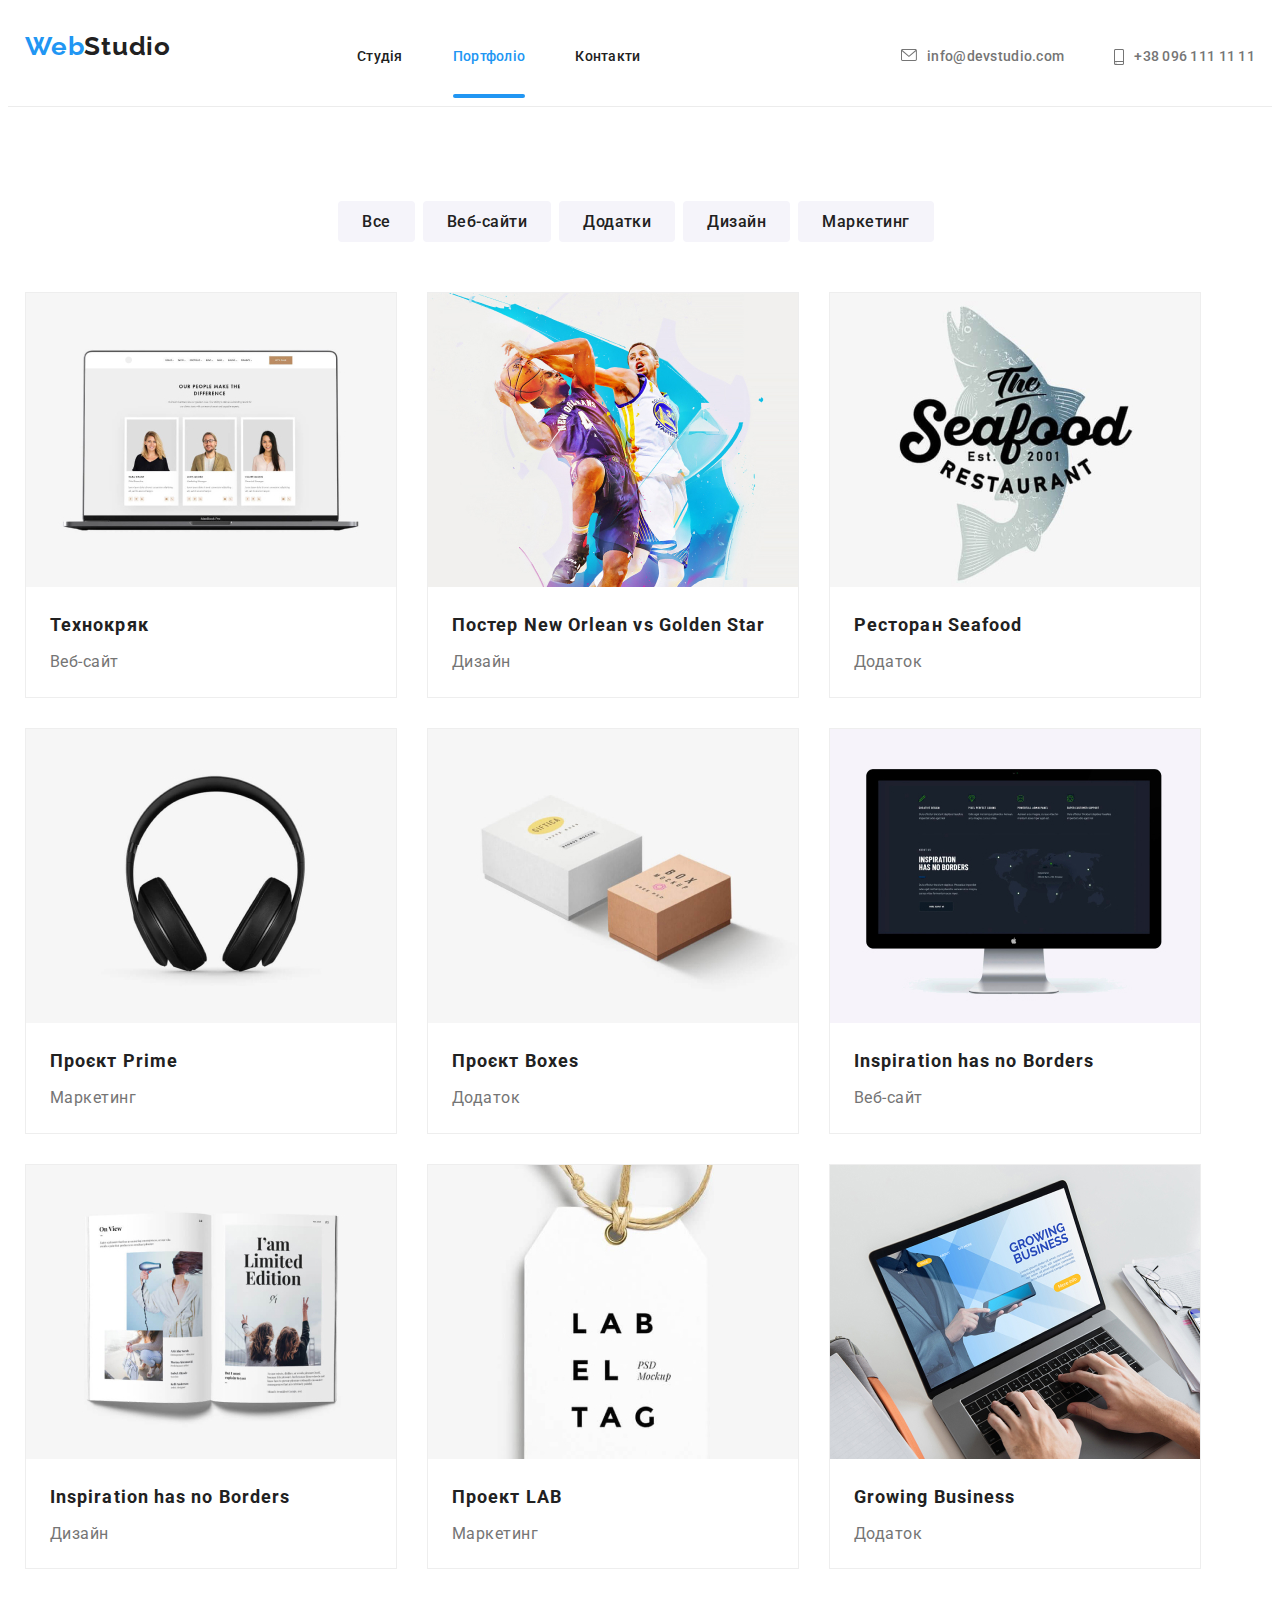
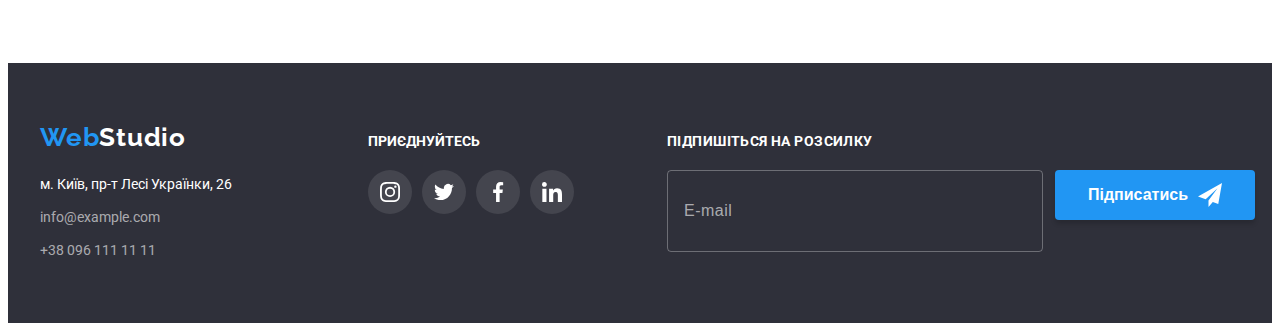
==== portfolio.html @ e4a03b4b "update" ====
<!DOCTYPE html>
<html lang="en">

<head>
<meta charset="UTF-8">
<meta http-equiv="X-UA-Compatible" content="IE=edge">
<meta name="viewport" content="width=, initial-scale=1.0">
<title>Document</title>
<link rel="stylesheet" href="https://cdnjs.cloudflare.com/ajax/libs/modern-normalize/1.1.0/modern-normalize.min.css"
    integrity="sha512-wpPYUAdjBVSE4KJnH1VR1HeZfpl1ub8YT/NKx4PuQ5NmX2tKuGu6U/JRp5y+Y8XG2tV+wKQpNHVUX03MfMFn9Q=="
    crossorigin="anonymous" referrerpolicy="no-referrer"/>
    <style>
    a {
        text-decoration: none;
    }
</style>
<link rel="preconnect" href="https://fonts.googleapis.com">
<link rel="preconnect" href="https://fonts.gstatic.com" crossorigin>
<link href="https://fonts.googleapis.com/css2?family=Raleway:wght@700&family=Roboto:wght@400;500;700;900&display=swap"
    rel="stylesheet">
    <link rel="stylesheet" href="./css/main.min.css" />
<link rel="stylesheet" href="./css/styles.css">
<link rel="stylesheet" href="./css/normalize.css">

</head>

<body>

    <!-- шапка сайта -->
    <header class="header">
        <div class="container header-con">
            <nav class="navagation">
                <a href="/" class="logo header__logo header__logo--black"><span class="logo__part">Web</span>Studio</a>
    
                <ul class="navagation__list list">
                    <li class="navagation__item relative"><a href="./index.html"
                            class="navagation__link link">Студія</a></li>
                    <li class="navagation__item"><a href="./portfolio.html" class="navagation__link link current">Портфоліо</a>
                    </li>
                    <li class="navagation__item"><a href="./contacts.html" class="navagation__link link ">Контакти</a></li>
                </ul>
            </nav>
    
    
            <ul class="connect__list list">
                <li class="connect__item">
                    <a href="mailto:info@devstudio.com">
                        <svg class="connect__icons" width="16px" height="12px">
                            <use href="./images/icons.svg#icon-envelopehover"></use>
                        </svg>
    
                        info@devstudio.com</a>
                </li>
                <li class="connect__item">
                    <a href="tel:+380961111111">
                        <svg class="connect__icons" width="10px" height="16px">
                            <use href="./images/icons.svg#icon-smartphone2"></use>
                        </svg>
                        +38 096 111 11 11</a>
                </li>
            </ul>
    
    
    
        </div>
    </header>

    <main class="main">
        <section class="apps" 
        <div class="container__main">
            <div class="main__btn list"
             <ul class="main__list">
                <li><button type="button" class="item__btn">Все</button></li>
                <li><button type="button" class="item__btn">Веб-сайти</button></li>
                <li><button type="button" class="item__btn">Додатки</button></li>
                <li><button type="button" class="item__btn">Дизайн</button></li>
                <li><button type="button" class="item__btn">Маркетинг</button></li>
                </ul>
            </div>

            <div class="container__apps">
                <ul class="apps__list list">
                    <li class="apps__item">
                        <a href="" class="item__link link">
                            <div class="apps__img">
                            <img src="./images/website.jpg" width="370" alt="web-site">
                            <p class="apps__text">Ресурс пропонує комплексні пропозиції з різним рівнем функціоналу та сервісів. Все це дозволить відвідувачу отримати
                            вичерпні відомості про компанію чи приватну особу.</p>
                            </div>
                       
                        <div class="apps__info">
                        <h3 class="apps__title">Технокряк</h3>
                        <p class="apps__pretext">
                            Веб-сайт
                        </p>
                        </div>
                        </a>
                        </li>
                    <li class="apps__item">
                        <a href="" class="item__link link">
                            <div class="apps__img">
                                <img src="./images/posterbasketball.jpg" width="370" alt="basketball">
                            <p class="apps__text">Ресурс пропонує комплексні пропозиції з різним рівнем функціоналу та сервісів. Все це дозволить відвідувачу отримати
                            вичерпні відомості про компанію чи приватну особу.</p>
                            </div>
                    <div class="apps__info">
                    <h3 class="apps__title">Постер New Orlean vs Golden Star</h3>
                    <p class="apps__pretext">Дизайн</p>
                    </div> 
                    </a>
                    </li>
                    <li class="apps__item">
                        <a href="" class="item__link link">
                            <div class="apps__img">
                        <img src="./images/seafood.jpg" width="370" alt="poster-restourant">
                        <p class="apps__text">Ресурс пропонує комплексні пропозиції з різним рівнем функціоналу та сервісів. Все це дозволить
                            відвідувачу отримати
                            вичерпні відомості про компанію чи приватну особу.</p>
                        </div>
                        <div class="apps__info">
                        <h3 class="apps__title">Ресторан Seafood</h3>
                        <p class="apps__pretext">Додаток</p>
                        </div>
                        </a>
                    </li>
                    <li class="apps__item">
                        <a href="" class="item__link link">
                            <div class="apps__img">
                        <img src="./images/headphones.jpg" width="370" alt="headphones">
                        <p class="apps__text">Ресурс пропонує комплексні пропозиції з різним рівнем функціоналу та сервісів. Все це дозволить
                            відвідувачу отримати
                            вичерпні відомості про компанію чи приватну особу.</p>
                        </div>
                        <div class="apps__info">
                            <h3 class="apps__title">Проєкт Prime</h3>
                            <p class="apps__pretext">Маркетинг</p>
                        </div>
                        </a>
                    </li>
                    <li class="apps__item">
                    <a href="" class="item__link link">
                        <div class="apps__img">
                        <img src="./images/boxes.jpg" width="370" alt="boxes">
                        <p class="apps__text">Ресурс пропонує комплексні пропозиції з різним рівнем функціоналу та сервісів. Все це дозволить
                            відвідувачу отримати
                            вичерпні відомості про компанію чи приватну особу.</p>
                        </div>
                        <div class="apps__info">
                            <h3 class="apps__title">Проєкт Boxes</h3>
                            <p class="apps__pretext">Додаток</p>
                        </div>
                        </a>
                        </li>
                    <li class="apps__item">
                        <a href="" class="item__link link">
                            <div class="apps__img">
                     <img src="./images/computer.jpg" width="370" alt="computer">
                    <p class="apps__text">Ресурс пропонує комплексні пропозиції з різним рівнем функціоналу та сервісів. Все це дозволить
                        відвідувачу отримати
                        вичерпні відомості про компанію чи приватну особу.</p>
                    </div>
                     <div class="apps__info">
                            <h3 class="apps__title">Inspiration has no Borders</h3>
                            <p class="apps__pretext">Веб-сайт</p>
                        </div>
                        </a>
                
                    </li>
                    <li class="apps__item">
                        <a href="" class="item__link link">
                            <div class="apps__img">
                        <img src="./images/book.jpg" width="370" alt="book">
                        <p class="apps__text">Ресурс пропонує комплексні пропозиції з різним рівнем функціоналу та сервісів. Все це дозволить
                            відвідувачу отримати
                            вичерпні відомості про компанію чи приватну особу.</p>
                        </div>
                        <div class="apps__info">
                            <h3 class="apps__title">Inspiration has no Borders</h3>
                            <p class="apps__pretext">Дизайн</p>
                        </div>
                        </a>
                    </li>
                    <li class="apps__item">
                        <a href="" class="item__link link">
                            <div class="apps__img">
                        <img src="./images/tag.jpg" width="370" alt="tag">
                        <p class="apps__text">Ресурс пропонує комплексні пропозиції з різним рівнем функціоналу та сервісів. Все це дозволить
                            відвідувачу отримати
                            вичерпні відомості про компанію чи приватну особу.</p>
                        </div>
                        <div class="apps__info">
                            <h3 class="apps__title">Проект LAB</h3>
                            <p class="apps__pretext">Маркетинг</p>
                        </div>
                        </a>
                    </li>
                    <li class="apps__item">
                        <a href="" class="item__link link">
                            <div class="apps__img">
                        <img src="./images/laptop.jpg" width="370" alt="laptop">
                        <p class="apps__text">Ресурс пропонує комплексні пропозиції з різним рівнем функціоналу та сервісів. Все це дозволить
                            відвідувачу отримати
                            вичерпні відомості про компанію чи приватну особу.</p>
                        </div>
                        <div class="apps__info">
                            <h3 class="apps__title">Growing Business</h3>
                            <p class="apps__pretext">Додаток</p>
                        </div>
                        </a>
                    </li>
                </ul>
        </section>
        </div>
        </div>
    </main>
<footer class="footer">
    <div class="container">
        <div class="footer__flex container">
            <section class="footer__wrap">
                <a href="index.html" lang="en" class="logo logo--white"><span class="logo__part">Web</span>Studio</a>

                <address class="footer__address">
                    <ul class="footer__list list">
                        <li class="footer__item">
                            <a class="footer__location" href="https://goo.gl/maps/21FP2kessVp6qN1R9" target="_blank"
                                rel="noopener noreferrer nofollow"> м. Київ, пр-т Лесі Українки, 26</a>
                        </li>
                        <li class="footer__item">
                            <a href="mailto:info@example.com" class="footer__contact link">info@example.com</a>
                        </li>
                        <li class="footer__item">
                            <a href="tel:+380961111111" class="footer__contact link">+38 096 111 11 11</a>
                        </li>
                    </ul>
                </address>
            </section>
        </div>

        <div class="join">
            <h3 class="join__title title">приєднуйтесь</h3>
            <ul class="join__list list">
                <li class="join__item">
                    <a href="" class="join__link">
                        <svg class="join__icon">
                            <use href="./images/icons.svg#icon-instagram"></use>
                        </svg>
                    </a>

                </li>
                <li class="join__item">
                    <a href="" class="join__link">
                        <svg class="join__icon">
                            <use href="./images/icons.svg#icon-twitter"></use>
                        </svg>
                    </a>

                </li>
                <li class="join__item">
                    <a href="" class="join__link">
                        <svg class="join__icon">
                            <use href="./images/icons.svg#icon-facebook"></use>
                        </svg>
                    </a>

                </li>
                <li class="join__item">
                    <a href="" class="join__link">
                        <svg class="join__icon">
                            <use href="./images/icons.svg#icon-linkedin"></use>
                        </svg>
                    </a>

                </li>

            </ul>

        </div>
        <div class="footer__box">
            <p class="footer__title">Підпишіться на розсилку</p>
            <form class="footer__form">
                <input type="text" name="email" placeholder="E-mail" class="footer__input" />
                <button type="submit" class="footer__btn">
                    Підписатись
                    <svg class="footer__icons" width="24" height="24">
                        <use href="./images/icons.svg#icon-iconsend"></use>
                    </svg>
                </button>
            </form>
        </div>
    </div>

</footer>
</body>

</html>
---- css/main.min.css ----
p,h1,h2,h3,h4,h5,h6{margin:0}ul,ol{margin:0;padding-left:0}body{font-family:"Roboto",sans-serif}button{cursor:pointer}img{display:block;max-width:100%;height:auto}.link{text-decoration:none}.list{list-style:none}.header{min-height:80px;background-color:#fff;border-bottom:1px solid #ececec;font-weight:500;font-size:14px;line-height:1.14}.header-con{display:-webkit-box;display:-ms-flexbox;display:flex;-webkit-box-align:center;-ms-flex-align:center;align-items:center}.list{list-style:none}.link{text-decoration:none}.container{width:1200px;padding-left:15px;padding-right:15px;margin:0 auto}/*# sourceMappingURL=main.min.css.map */
---- css/styles.css ----
p,
h1,
h2,
h3,
h4,
h5,
h6 {
    margin: 0;
}

ul,
ol {
    margin: 0;
    padding-left: 0;
}

body {
    font-family: "Roboto", sans-serif;
}



a {
    color: currentColor;
    text-decoration: none;
}

button {
    cursor: pointer;
}

img {
    display: block;
    max-width: 100%;
    height: auto;
}



.list {
    list-style: none;
}

.link {
    text-decoration: none;
}
.container {
    width: 1200px;
    padding-left: 15px;
    padding-right: 15px;
    margin: 0 auto;
}


/* --HEADER-- */

.header {
    min-height: 80px;
    background-color: #FFFFFF;
    border-bottom:1px solid #ECECEC;
    font-weight: 500;
    font-size: 14px;
    line-height: 1.14;
}

.header-con {
    display: flex;
    align-items: center;
}

.header__logo {
    font-family: 'Raleway';
    font-style: normal;
    font-weight: 700;
    font-size: 26px;
    line-height: 1.14;
    letter-spacing: 0.03em;
    color: #2196F3;
    text-decoration: none;
    padding: 24px 0;
    margin-top: 0;
    margin-bottom: 0;
    margin-right: 93px;

}

 
.header__logo--black {
    color: #212121;
}

.logo__part {
    color:#2196F3;
}




.navagation {
        display: flex;
        margin-right: 0;
        margin-left: 0;
        text-align: center;
        margin-bottom: 0;
        align-items: center;
}

.navagation__list {
    list-style: none;
    display: flex;
    padding: 0;
    margin-left: 93px;
    
}

.navagation__list .navagation__item:not(:last-child) {
    margin-right: 50px;
}

.navagation__link{
    align-items: center;
    display: flex;
    padding-top: 32px;
    padding-bottom: 32px;
    
    color: #212121;
    transition: color 250ms cubic-bezier(0.4, 0, 0.2, 1);
}

.navagation__link {
    font-weight: 500;
    font-size: 14px;
    line-height: 1.12;
    letter-spacing: 0.02em;
    color: #212121;
    text-decoration: none;
    display: block;

    transition: color 250ms cubic-bezier(0.4, 0, 0.2, 1);
   
}




.navagation__list .navagation__link:hover,
.navagation__list .navagation__link:focus{
    color: #2196F3;
}


.navagation__item {
    position: relative;
}

.current::after {
    content: "";
    position: absolute;
    bottom: 0;
    left: 0;
    margin-bottom: -1px;
    width: 100%;
    height: 4px;
    border-radius: 2px;
    background-color: #2196F3;

}

.current {
    color: #2196F3;
}



.connect__list {
    display: flex;
    margin-left: auto;
}

.connect__list .connect__item:not(:last-child) {
    margin-right: 50px;
}

.connect__list a {
    color: #757575;
    display: flex;
    font-weight: 500;
    font-size: 14px;
    line-height: 1.14;
    letter-spacing: 0.02em;
    text-decoration: none;
    transition: color 250ms cubic-bezier(0.4, 0, 0.2, 1);
}

.connect__list a:hover,
.connect__list a:focus {
    color: #2196f3;
}

.connect__icons {
    fill: currentColor;
    margin-right: 10px;
        align-items: center;
}




    /* --HERO-- */


.hero {
    max-width: 1600px;
    padding-top: 200px;
    padding-bottom: 200px;
    text-align: center;
    background-image: linear-gradient(rgba(47, 48, 58, 0.4), rgba(47, 48, 58, 0.4)), url(../images/hero-bg.jpg);
background-repeat: no-repeat;
background-position: center;
background-size: cover;
margin: 0 auto;
}

.hero__content {
    max-width: 696px;
    text-align: center;
}

.hero__title {
    display: block;
    margin-top: 0;
    margin-bottom: 30;
    margin-left: auto;
    margin-right: auto;
    max-width: 696px;
    font-weight: 900;
    font-size: 44px;
    line-height: 1.36;
    letter-spacing: 0.06em;
    text-transform: uppercase;
    color: #FFFFFF;
}

.hero__btn {
    border-radius: 4px;
    font-family: 'Roboto';
    font-style: normal;
    font-weight: 700;
    font-size: 16px;
    line-height: 1.33;
    display: inline-block;
    align-items: center;
    text-align: center;
    letter-spacing: 0.06em;
    color: #FFFFFF;
    padding: 10px 32px;
    box-shadow: 0px 4px 4px 0 rgba(0, 0, 0, 0.15);
    cursor: pointer;
    background-color: #2196F3;
    border-color: #2196F3;
    margin-top: 30px;

    transition: color 250ms cubic-bezier(0.4, 0, 0.2, 1);
}

.hero-btn:hover,
.hero-btn:focus {
    background-color: #2196F3;
    color: #ffff;
}

/* --ABOUT-- */
.feature__section {
    padding-top: 94px;
}



.feature__list {
    display: flex;
    flex-wrap: wrap;
}


.feature__item {
    display: inline-block;
    width: 270px;
    margin-right: 30px;
}

.feature__item:nth-child(4) {
    margin-right: 0;
}

.feature__subtitle {
    font-weight: 700;
    font-size: 14px;
    line-height: 1.2;
    letter-spacing: 0.03em;
    text-transform: uppercase;
    color: #212121;
    text-align: left;
    padding-bottom: 10px;

}

.feature__text {
    font-family: Roboto;
     font-size: Regular;
    font-weight: 400;
    font-size: 14px;
    line-height: 1.71;
    letter-spacing: 0.03em;
    align-items: center;
    text-align: left;
    color: #757575;
}


.picture__box {
    width: 270px;
    height: 120px;
    border-radius: 4px;
    background-color: #F5F4FA;
    margin-bottom: 30px;
    display: flex;
    justify-content: center;
    align-items: center;
}


/* --DETAILS-- */
.details {
    padding-top: 94px;
    padding-bottom: 94px;
}

.details__title {
    font-weight: 700;
    font-size: 36px;
    line-height: 1.2;
    text-align: center;
    letter-spacing: 0.03em;
    color: #212121;
    margin-bottom: 50px;
}

.detail__list {
    display: flex;
    flex-wrap: wrap;
    margin: 0;
    padding-left: 0;
}

.detail__item {
    width: 370px;
    margin-right: 30px;
}

.detail__item:nth-child(3) {
    margin-right: 0;
}

.detail__box{
    position: relative;
}

.detail__text {
    position: absolute;
    display: flex;

    bottom: 0;
    left: 0;

    width: 370px;
    height: 70px;
    margin: 0;

    font-weight: 700;
    font-size: 14px;
    line-height: 1.14;
    letter-spacing: 0.03em;
    text-transform: uppercase;

align-items: center;
    justify-content: center;

    color: #FFFFFF;
    background-color: rgba(47, 48, 58, 0.8);
}


/* --TEAM-- */



.team {
    padding-top: 94px;
    padding-bottom: 94px;
    background: #F5F4FA;
}



.team__title {
    font-weight: 700;
    font-size: 36px;
    line-height: 1.14;
    text-align: center;
    letter-spacing: 0.03em;
    color: #212121;
    margin-bottom: 50px;
}

.team__list {
    display: flex;
    flex-direction: row;
        margin: 0;
        padding-left: 0;
}

.team__item {
    width: 270px;
    /* height: 428px; */
    margin-right: 30px;
    background: #FFFFFF;
        box-shadow: 0px 1px 3px rgba(0, 0, 0, 0.12), 0px 1px 1px rgba(0, 0, 0, 0.14), 0px 2px 1px rgba(0, 0, 0, 0.2);
        border-radius: 0px 0px 4px 4px;
}


.team__subtitle {
    font-weight: 500;
    font-size: 16px;
    line-height: 1.14;
    letter-spacing: 0.03em;
    text-align: center;
    color: #212121;
}

.team__profession {
    font-weight: 400;
    font-size: 16px;
    line-height: 1.14;
    letter-spacing: 0.03em;
    text-align: center;
    color: #757575;
    margin-top: 10px;
    margin-bottom: 16px;
}

.team__box {
    padding-top:30px;
    padding-bottom: 30px;
}
.soc {
    display: flex;
    justify-content: center;
    gap: 10px;
}

.soc__link--team {
    width: 44px;
    height: 44px;
    border-radius: 50%;

    /* background-color: #FFFFFF; */
    
    display: flex;
    align-items: center; 
    justify-content: center;
    /* fill: #AFB1B8 ; */

    transition: background-color 250ms cubic-bezier(0.4, 0, 0.2, 1);
}

.soc__icons{
    fill: #AFB1B8;
    transition: fill 250ms cubic-bezier(0.4, 0, 0.2, 1);
}

.soc__link--team:hover .soc__icons,
.soc__link--team:focus .soc__icons{
    /* background-color: #2196F3; */
    fill: #FFFFFF;
}

.soc__link--team:hover,
.soc__link--team:focus{
    background-color: #2196F3;
}

/*--CLIENTS--*/
.clients{
    padding-top: 94px;
    padding-bottom: 94px;
}

.clients__title{
    font: Roboto;
    font-weight: 700;
    font-size: 36px;
    line-height: 1.16;
    letter-spacing: 0.03em;
    text-align: center;
    color: #212121;
    margin-bottom: 50px;
}

.clients__list {
    display: flex;
    /* flex-wrap: wrap; */
    /* align-items: center; */
        justify-content: center;
}

.clients__item {
    margin-right: 30px;
    }

    .clients__item:nth-child(6){
        margin-right: 0px;
    }




.clients__link{
    background: #fff;
    width: 170px;
    height: 92px;
    border: 1px solid #AFB1B8;
    border-radius: 4px;
    display: flex;
    align-items: center;
    justify-content: center;
    color: #AFB1B8;

    transition: color 250ms cubic-bezier(0.4, 0, 0.2, 1),
        border 250ms cubic-bezier(0.4, 0, 0.2, 1) ;
}

.clients__link:hover,
.clients__link:focus{
    color:#2196F3;
    border: 1px solid #2196F3;
}

.clients__icon{
    fill: currentColor;
}


/* --FOOTER-- */


.footer {
    background-color: #2F303A;
   padding-top: 60px;
   padding-bottom: 60px;
}

.footer .container {
    display: flex;
    align-items: baseline;
}




.logo {
    font-family: 'Raleway';
    font-style: normal;
    font-weight: 700;
    font-size: 26px;
    line-height: 1.14;
    letter-spacing: 0.03em;
    display: block;
    text-decoration: none;
    margin-bottom: 20px;
}

.logo--white {
    color:#FFFFFF ;
}



.footer__address{
    font-style: normal;
    display: block;
    min-width: 193px;
}

.footer__location {
    font-size: 14px;
    line-height: 1.71;
    letter-spacing: 0.03;
    color: #FFFFFF;
}


.footer__contact {
    font-size: 14px;
    line-height: 1.71;
    color: rgba(255, 255, 255, 0.6);

   }

.footer__item:not(:last-child){
    margin-bottom: 9px;
}

.footer__box {
    margin-left: 93px;
}

.footer__form {
    display: flex;
    gap: 12px;
}

.footer__title {
    font-weight: 700;
    font-size: 14px;
    line-height: 1.14;
    letter-spacing: 0.03em;
    text-transform: uppercase;
    color: #ffffff;
    margin-bottom: 20px;
}

.footer__input {
    background-color: transparent;
    border: 1px solid rgba(255, 255, 255, 0.3);
    border-radius: 4px;
    width: 358px;
    height: 50px;
    cursor: pointer;
    padding: 15px 0 15px 16px;
    color: #ffffff;

    transition: border-color 250ms cubic-bezier(0.4, 0, 0.2, 1);
}

.footer__input:hover,
.footer__input:focus {
    border-color: rgba(33, 150, 243, 1);
}

.footer__input:hover::placeholder,
.footer__input:focus::placeholder {
    color: rgba(33, 150, 243, 1);
}

.footer__input::placeholder {
    font-weight: 400;
    font-size: 16px;
    line-height: 1.25;
    letter-spacing: 0.03em;
    color: rgba(255, 255, 255, 0.6);

    transition: color 250ms cubic-bezier(0.4, 0, 0.2, 1);
}

.footer__btn {
    width: 200px;
    height: 50px;
    border: none;
    box-shadow: 0px 4px 4px rgba(0, 0, 0, 0.15);
    border-radius: 4px;
    background-color: rgba(33, 150, 243, 1);
    color: #ffffff;
    display: flex;
    gap: 10px;
    align-items: center;
    justify-content: center;
    font-weight: 700;
    font-size: 16px;
    line-height: calc(30 / 16);

    transition: background-color 250ms cubic-bezier(0.4, 0, 0.2, 1);
}

.footer__btn:hover,
.footer__btn:focus {
    background-color: rgba(24, 140, 232, 1);
}

.footer__icons {
    fill: currentColor;
}


.join{
    
        flex-direction: column;
        align-items: baseline;
        margin-left: 70px;
    

}


.join__title{
    font-size: 14px;
    line-height: 1.14;
    text-transform: uppercase;
    color: #FFFFFF;
    margin-bottom: 20px;
}

.join__list {
    display: flex;
    justify-content:space-between;
    gap: 10px;
}

.join__link{
    width: 44px;
    height: 44px;
    border-radius: 50%;
    background-color: rgba(255, 255, 255, 0.1);
    display: flex;
    align-items: center;
    justify-content: center;
    color: #FFFFFF;

    transition: background-color 250ms cubic-bezier(0.4, 0, 0.2, 1),
            fill 250ms cubic-bezier(0.4, 0, 0.2, 1);
    
}

.join__link:hover,
.join__link:focus{
    background-color: #2196F3;
}

.join__icon {
    fill:#FFFFFF;
    width: 20px;
    height: 20px;
}



/* ---MAIN--- */


.container {
    width: 1230px;
    padding-left: 15px;
    padding-right: 15px;
    margin-left: auto;
    margin-right: auto;
}

.main__btn {
    display: flex;
    flex-wrap: wrap;
    margin-bottom: 50px;
    justify-content: center;

}

.main__list {
    display: flex;
    flex-wrap: wrap;
    margin-right: auto;
    margin-left: auto;

}


.item__btn {
    font-family: 'Roboto';
    font-style: normal;
    font-weight: 500;
    font-size: 16px;
    line-height: 1.6;
    text-align: center;
    align-items: center;
    letter-spacing: 0.03em;
    color: rgba(33, 33, 33, 1);
    background-color: rgba(245, 244, 250, 1);
    border-radius: 4px;
    border-color: transparent;
    padding: 6px 22px;
    margin-right: 8px;


transition: background-color 250ms cubic-bezier(0.4, 0, 0.2, 1),
        color 250ms cubic-bezier(0.4, 0, 0.2, 1),
        box-shadow 250ms cubic-bezier(0.4, 0, 0.2, 1);
}

.item__btn:hover,
.item__btn:focus {
    opacity: 8;
    cursor: pointer;
    background-color: #2196F3;
    color: #FFFFFF;
}

.item__link{
    display: block;
    transition: box-shadow 250ms cubic-bezier(0.4, 0, 0.2, 1);
}

.item__link:hover,
.item__link:focus{
    box-shadow: 0px 1px 1px rgba(0, 0, 0, 0.12), 0px 4px 4px rgba(0, 0, 0, 0.06), 1px 4px 6px rgba(0, 0, 0, 0.16);
}

.apps {
    padding-top: 94px;
    padding-bottom: 94px;
}

.apps__info {
    padding: 20px 24px;
}

.container__apps {
    width: 1230px;
    padding-left: 15px;
    padding-right: 15px;
    margin-left: auto;
    margin-right: auto;
}

.apps__list {
   display: flex;
   flex-wrap: wrap;
   gap: 30px;
   padding: 0;
   margin: 0;

}

.apps__list {
    flex-basis: calc((100% - 2*30px)/3);
    
}
.item__link:hover .apps__text,
.item__link:focus .apps__text,
.item__link:active .apps__text {
    transform: translateY(0);
}

.apps__img{
    position: relative;
        overflow: hidden;
}

.apps__text{
    position: absolute;
    
        top: 0;
        left: 0;
    
        width: 100%;
        height: 100%;
        margin: 0;
        padding-top: 64px;
        padding-bottom: 64px;
        padding-left: 24px;
        padding-right: 24px;
    
        font-weight: 400;
        font-size: 18px;
        line-height: 1.55;
    
        letter-spacing: 0.03em;

        color: #FFFFFF;
        background-color: rgba(33, 150, 243, 0.9);

transform: translateY(100%);
    transition: transform 250ms cubic-bezier(0.4, 0, 0.2, 1);

    overflow: auto;
    }


.apps__item {
    width: 370px; 
    background: #FFFFFF;
        border: 1px solid #EEEEEE;
}

.apps__title {
    font-weight: 700;
    font-size: 18px;
    line-height: 2;
    letter-spacing: 0.06em;
    color: #212121;
    margin-bottom: 4px;
}

.apps__pretext {
    font-weight: 400;
    font-size: 16px;
    line-height: 1.86;
    letter-spacing: 0.03em;
    color: #757575;
}

.backdrop {
    position: absolute;
    top: 0;
    left: 0;
    width: 100vw;
    height: 100vh;

    opacity: 1;

    background-color: rgba(0, 0, 0, 0.2);

    transition: opacity 250ms cubic-bezier(0.4, 0, 0.2, 1),
        visibility 250ms cubic-bezier(0.4, 0, 0.2, 1);
}

.is-hidden {
    opacity: 0;
    visibility: hidden;
    pointer-events: none;
}

.backdrop.is-hidden .modal {
    transform: translate(-50%, -50%) scale(0.5);
}

.modal {
    padding: 40px;
    position: absolute;
    top: 50%;
    left: 50%;

    width: 528px;
    min-height: 581px;
    border-radius: 4px;
    transform: translate(-50%, -50%) scale(1);
    transition: transform 250ms cubic-bezier(0.4, 0, 0.2, 1);

    background-color: #FFFFFF;
    box-shadow: 0px 1px 3px rgba(0, 0, 0, 0.12), 0px 1px 1px rgba(0, 0, 0, 0.14),
        0px 2px 1px rgba(0, 0, 0, 0.2);
}

.modal__close {
    position: absolute;
    width: 30px;
    height: 30px;

    top: 8px;
    right: 8px;
    border-radius: 50%;

    border: 1px solid rgba(0, 0, 0, 0.1);
    background-color: transparent;
    cursor: pointer;
}

.modal__close:hover,
.modal__close:focus {
    fill: #2196F3;
    cursor: pointer;
}

.modal__icon {
    position: absolute;
    top: 50%;
    left: 50%;

    transform: translate(-50%, -50%);
}

.is-hidden {
    opacity: 0;
    visibility: hidden;
    pointer-events: none;
}

.visually__hidden {
    position: absolute;
    white-space: nowrap;
    width: 1px;
    height: 1px;
    overflow: hidden;
    border: 0;
    padding: 0;
    clip: rect(0 0 0 0);
    clip-path: inset(50%);
    margin: -1px;
}


.modal__title {
    text-align: center;
    font-weight: 700;
    font-size: 20px;
    line-height: 1.15;
    text-align: center;
    letter-spacing: 0.03em;
    display: block;
    color: rgba(33, 33, 33, 1);
    margin-bottom: 12px;
}

/* .modal-form {
  display: block;
  margin-top: 0;
} */

.form__field {
    margin-bottom: 10px;
}

.form__input {
    width: 100%;
    height: 40px;
    border: 1px solid rgba(33, 33, 33, 0.2);
    border-radius: 4px;
    padding-left: 42px;
    color: rgba(33, 33, 33, 0.2);
    font-weight: 400;
    cursor: pointer;
    outline: transparent;
    transition: border-color 250ms cubic-bezier(0.4, 0, 0.2, 1);
}

.form__input:hover,
.form__input:focus {
    border-color: rgba(33, 150, 243, 1);
}

.form__input:hover+.input__icon,
.form__input:focus+.input__icon {
    fill: rgba(33, 150, 243, 1);
}

.form__label {
    font-size: 12px;
    line-height: 1.17;
    letter-spacing: 0.01em;
    display: block;
    margin-bottom: 4px;
    color: rgba(117, 117, 117, 1);
}

.input__box {
    position: relative;
    /* margin-top: 4px; */
}

.input__icon {
    position: absolute;
    left: 12px;
    top: 50%;
    transform: translateY(-50%);
    color: rgba(33, 33, 33, 1);

    transition: fill 250ms cubic-bezier(0.4, 0, 0.2, 1);
}

.form__comment {
    width: 100%;
    height: 120px;
    border: 1px solid rgba(33, 33, 33, 0.2);
    border-radius: 4px;
    resize: none;
    padding: 12px 16px;
    margin-bottom: 20px;
    outline: transparent;
    display: block;

    font-weight: 400;
    font-size: 14px;
    line-height: 1.14;
    letter-spacing: 0.01em;
    color: rgba(33, 33, 33, 1);

    transition: border-color 250ms cubic-bezier(0.4, 0, 0.2, 1);
}

.form__comment:hover,
.form__comment:focus {
    border-color: rgba(33, 150, 243, 1);
}

.form__comment::placeholder {
    font-weight: 400;
    font-size: 14px;
    line-height: 1.14;
    letter-spacing: 0.01em;
    color: rgba(117, 117, 117, 0.5);
}

.check__box {
    margin-bottom: 30px;
}

.form__check:checked+.checkbox__conditions span {
    background-color: rgba(33, 150, 243, 1);
    border: none;
}

.checkbox__conditions span {
    transition: border-color 250ms cubic-bezier(0.4, 0, 0.2, 1);
}

.form__check:focus+.checkbox__conditions span {
    border-color: rgba(33, 150, 243, 1);
}

.form__check:checked+.checkbox__conditions .check-icon {
    fill: #ffffff;
}

.check__icon {
    fill: transparent;
}

.checkbox__conditions {
    font-weight: 400;
    font-size: 14px;
    line-height: calc(24 / 14);
    letter-spacing: 0.03em;
    color: rgba(117, 117, 117, 1);

    display: flex;
    align-items: center;
    justify-content: center;
}

.checkbox__conditions span {
    width: 16px;
    height: 15px;
    border: 2px solid rgba(33, 33, 33, 1);
    border-radius: 2px;
    margin-right: 9px;
    display: flex;
    align-items: center;
    justify-content: center;
}

.checkbox__link {
    font-weight: 400;
    font-size: 14px;
    line-height: calc(24 / 14);
    letter-spacing: 0.03em;
    text-decoration-line: underline;
    color: rgba(33, 150, 243, 1);
}

.form__btn {
    width: 200px;
    height: 50px;
    background: rgba(33, 150, 243, 1);
    box-shadow: 0px 4px 4px rgba(0, 0, 0, 0.15);
    border-radius: 4px;
    border: none;
    display: block;
    margin: 0 auto;

    font-family: inherit;
    font-weight: 700;
    font-size: 16px;
    line-height: 30px;
    color: #ffffff;

    transition: background-color 250ms cubic-bezier(0.4, 0, 0.2, 1);
}

.form__btn:hover,
.form__btn:focus {
    background-color: rgba(24, 140, 232, 1);
}
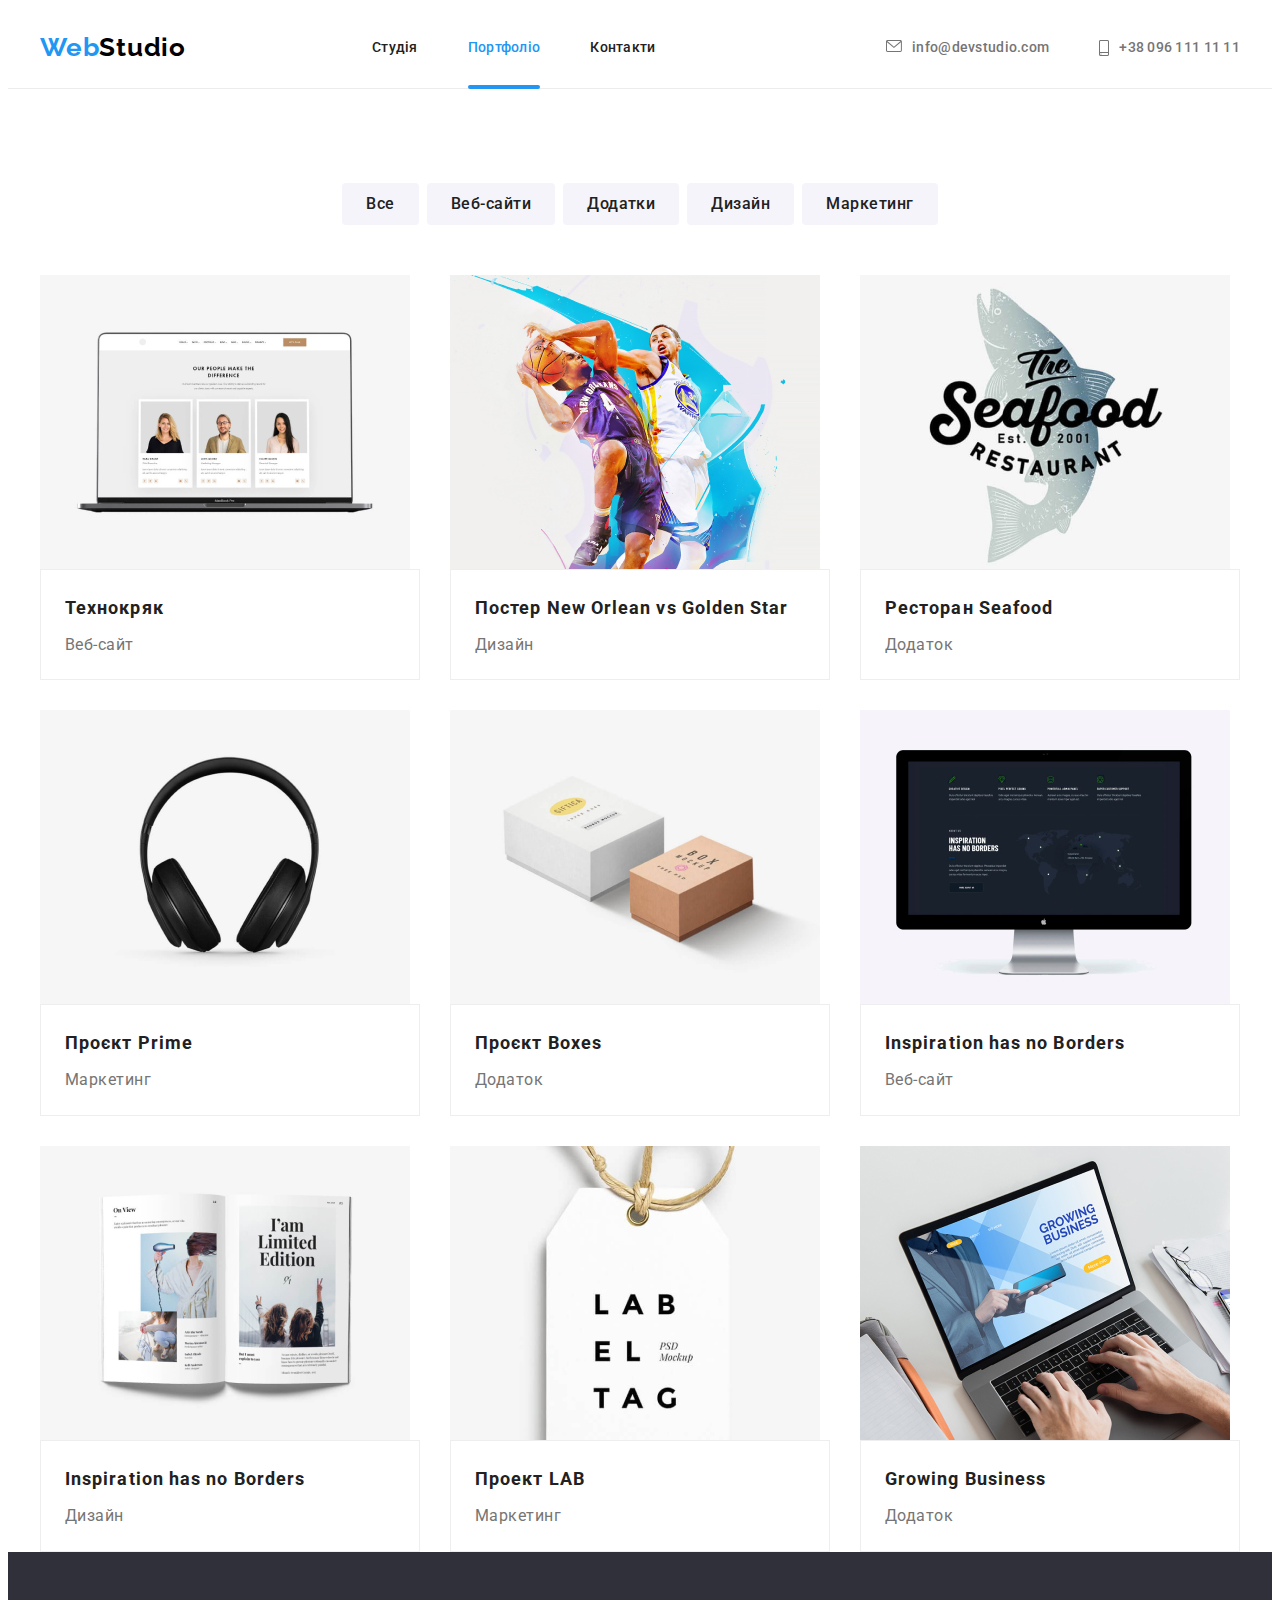
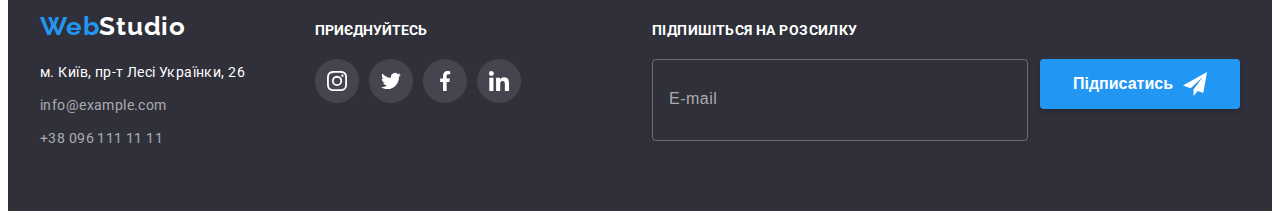
==== commit e360f5e9: "update" ====
--- a/portfolio.html
+++ b/portfolio.html
@@ -28,268 +28,277 @@
 
     <!-- шапка сайта -->
     <header class="header">
-        <div class="container header-con">
-            <nav class="navagation">
-                <a href="/" class="logo header__logo header__logo--black"><span class="logo__part">Web</span>Studio</a>
-    
-                <ul class="navagation__list list">
-                    <li class="navagation__item relative"><a href="./index.html"
-                            class="navagation__link link">Студія</a></li>
-                    <li class="navagation__item"><a href="./portfolio.html" class="navagation__link link current">Портфоліо</a>
-                    </li>
-                    <li class="navagation__item"><a href="./contacts.html" class="navagation__link link ">Контакти</a></li>
+        <div class="container header__container">
+            <a href="/" class="logo"><span class="header__logo">Web</span><span class="logo__part">Studio</span></a>
+    
+            <nav class="navigation header__navigation">
+                <ul class="navigation__list list">
+                    <li class="navigation__item"><a href="./index.html" class="navigation__link link">Студія</a></li>
+                    <li class="navigation__item"><a href="./portfolio.html"
+                            class="navigation__link navigation__link--current link ">Портфоліо</a>
+                    </li>
+                    <li class="navigation__item"><a href="./contacts.html" class="navigation__link link ">Контакти</a></li>
                 </ul>
             </nav>
-    
-    
-            <ul class="connect__list list">
-                <li class="connect__item">
-                    <a href="mailto:info@devstudio.com">
-                        <svg class="connect__icons" width="16px" height="12px">
-                            <use href="./images/icons.svg#icon-envelopehover"></use>
-                        </svg>
-    
-                        info@devstudio.com</a>
-                </li>
-                <li class="connect__item">
-                    <a href="tel:+380961111111">
-                        <svg class="connect__icons" width="10px" height="16px">
-                            <use href="./images/icons.svg#icon-smartphone2"></use>
-                        </svg>
-                        +38 096 111 11 11</a>
-                </li>
-            </ul>
-    
+            <div class="connect">
+                <ul class="connect__list list">
+                    <li class="connect__item">
+                        <a href="mailto:info@devstudio.com">
+                            <svg class="contact__icon" width="16px" height="12px">
+                                <use href="./images/icons.svg#icon-envelopehover"></use>
+                            </svg>
+    
+                            info@devstudio.com</a>
+                    </li>
+                    <li class="item">
+                        <a href="tel:+380961111111">
+                            <svg class="contact__icon" width="10px" height="16px">
+                                <use href="./images/icons.svg#icon-smartphone2"></use>
+                            </svg>
+                            +38 096 111 11 11</a>
+                    </li>
+                </ul>
+            </div>
     
     
         </div>
     </header>
-
+    
     <main class="main">
-        <section class="apps" 
-        <div class="container__main">
-            <div class="main__btn list"
-             <ul class="main__list">
-                <li><button type="button" class="item__btn">Все</button></li>
-                <li><button type="button" class="item__btn">Веб-сайти</button></li>
-                <li><button type="button" class="item__btn">Додатки</button></li>
-                <li><button type="button" class="item__btn">Дизайн</button></li>
-                <li><button type="button" class="item__btn">Маркетинг</button></li>
+        <section class="section" <div class="container__portfolio">
+            <h1 class="visually__hidden">Приклади робіт</h1>
+            <ul class="list buttons buttons__list">
+                <li class="btn__item"><button type="button" class="portfolio__btn">Все</button></li>
+                <li class="btn__item"><button type="button" class="portfolio__btn">Веб-сайти</button></li>
+                <li class="btn__item"><button type="button" class="portfolio__btn">Додатки</button></li>
+                <li class="btn__item"><button type="button" class="portfolio__btn">Дизайн</button></li>
+                <li class="btn__item"><button type="button" class="portfolio__btn">Маркетинг</button></li>
+            </ul>
+    
+            <div class="container">
+                <ul class="list portfolio__list">
+                    <li class="portfolio__card">
+                        <a href="" class="link portfolio__link">
+                            <div class="portfolio__thumb">
+                                <img src="./images/website.jpg" width="370" alt="web-site">
+                                <p class="portfolio__text">Ресурс пропонує комплексні пропозиції з різним рівнем функціоналу
+                                    та сервісів. Все це дозволить відвідувачу отримати
+                                    вичерпні відомості про компанію чи приватну особу.</p>
+                            </div>
+    
+                            <div class="portfolio__container">
+                                <h3 class="portfolio__title">Технокряк</h3>
+                                <p class="portfolio__description">
+                                    Веб-сайт
+                                </p>
+                            </div>
+                        </a>
+                    </li>
+                    <li class="portfolio__card">
+                        <a href="" class="link portfolio__link">
+                            <div class="portfolio__thumb">
+                                <img src="./images/posterbasketball.jpg" width="370" alt="basketball">
+                                <p class="portfolio__text">Ресурс пропонує комплексні пропозиції з різним рівнем функціоналу
+                                    та сервісів. Все це дозволить відвідувачу отримати
+                                    вичерпні відомості про компанію чи приватну особу.</p>
+                            </div>
+                            <div class="portfolio__container">
+                                <h3 class="portfolio__title">Постер New Orlean vs Golden Star</h3>
+                                <p class="portfolio__description">Дизайн</p>
+                            </div>
+                        </a>
+                    </li>
+                    <li class="portfolio__card">
+                        <a href="" class="link portfolio__link">
+                            <div class="portfolio__thumb">
+                                <img src="./images/seafood.jpg" width="370" alt="poster-restourant">
+                                <p class="portfolio__text">Ресурс пропонує комплексні пропозиції з різним рівнем функціоналу
+                                    та сервісів. Все це дозволить
+                                    відвідувачу отримати
+                                    вичерпні відомості про компанію чи приватну особу.</p>
+                            </div>
+                            <div class="portfolio__container">
+                                <h3 class="portfolio__title">Ресторан Seafood</h3>
+                                <p class="portfolio__description">Додаток</p>
+                            </div>
+                        </a>
+                    </li>
+                    <li class="portfolio__card">
+                        <a href="" class="link portfolio__link">
+                            <div class="portfolio__thumb">
+                                <img src="./images/headphones.jpg" width="370" alt="headphones">
+                                <p class="portfolio__text">Ресурс пропонує комплексні пропозиції з різним рівнем функціоналу
+                                    та сервісів. Все це дозволить
+                                    відвідувачу отримати
+                                    вичерпні відомості про компанію чи приватну особу.</p>
+                            </div>
+                            <div class="portfolio__container">
+                                <h3 class="portfolio__title">Проєкт Prime</h3>
+                                <p class="portfolio__description">Маркетинг</p>
+                            </div>
+                        </a>
+                    </li>
+                    <li class="portfolio__card">
+                        <a href="" class="link portfolio__link">
+                            <div class="portfolio__thumb">
+                                <img src="./images/boxes.jpg" width="370" alt="boxes">
+                                <p class="portfolio__text">Ресурс пропонує комплексні пропозиції з різним рівнем функціоналу
+                                    та сервісів. Все це дозволить
+                                    відвідувачу отримати
+                                    вичерпні відомості про компанію чи приватну особу.</p>
+                            </div>
+                            <div class="portfolio__container">
+                                <h3 class="portfolio__title">Проєкт Boxes</h3>
+                                <p class="portfolio__description">Додаток</p>
+                            </div>
+                        </a>
+                    </li>
+                    <li class="portfolio__card">
+                        <a href="" class="link portfolio__link">
+                            <div class="portfolio__thumb">
+                                <img src="./images/computer.jpg" width="370" alt="computer">
+                                <p class="portfolio__text">Ресурс пропонує комплексні пропозиції з різним рівнем функціоналу
+                                    та сервісів. Все це дозволить
+                                    відвідувачу отримати
+                                    вичерпні відомості про компанію чи приватну особу.</p>
+                            </div>
+                            <div class="portfolio__container">
+                                <h3 class="portfolio__title">Inspiration has no Borders</h3>
+                                <p class="portfolio__description">Веб-сайт</p>
+                            </div>
+                        </a>
+    
+                    </li>
+                    <li class="portfolio__card">
+                        <a href="" class="link portfolio__link">
+                            <div class="portfolio__thumb">
+                                <img src="./images/book.jpg" width="370" alt="book">
+                                <p class="portfolio__text">Ресурс пропонує комплексні пропозиції з різним рівнем функціоналу
+                                    та сервісів. Все це дозволить
+                                    відвідувачу отримати
+                                    вичерпні відомості про компанію чи приватну особу.</p>
+                            </div>
+                            <div class="portfolio__container">
+                                <h3 class="portfolio__title">Inspiration has no Borders</h3>
+                                <p class="portfolio__description">Дизайн</p>
+                            </div>
+                        </a>
+                    </li>
+                    <li class="portfolio__card">
+                        <a href="" class="link portfolio__link">
+                            <div class="portfolio__thumb">
+                                <img src="./images/tag.jpg" width="370" alt="tag">
+                                <p class="portfolio__text">Ресурс пропонує комплексні пропозиції з різним рівнем функціоналу
+                                    та сервісів. Все це дозволить
+                                    відвідувачу отримати
+                                    вичерпні відомості про компанію чи приватну особу.</p>
+                            </div>
+                            <div class="portfolio__container">
+                                <h3 class="portfolio__title">Проект LAB</h3>
+                                <p class="portfolio__description">Маркетинг</p>
+                            </div>
+                        </a>
+                    </li>
+                    <li class="portfolio__card">
+                        <a href="" class="link portfolio__link">
+                            <div class="portfolio__thumb">
+                                <img src="./images/laptop.jpg" width="370" alt="laptop">
+                                <p class="portfolio__text">Ресурс пропонує комплексні пропозиції з різним рівнем функціоналу
+                                    та сервісів. Все це дозволить
+                                    відвідувачу отримати
+                                    вичерпні відомості про компанію чи приватну особу.</p>
+                            </div>
+                            <div class="portfolio__container">
+                                <h3 class="portfolio__title">Growing Business</h3>
+                                <p class="portfolio__description">Додаток</p>
+                            </div>
+                        </a>
+                    </li>
                 </ul>
             </div>
-
-            <div class="container__apps">
-                <ul class="apps__list list">
-                    <li class="apps__item">
-                        <a href="" class="item__link link">
-                            <div class="apps__img">
-                            <img src="./images/website.jpg" width="370" alt="web-site">
-                            <p class="apps__text">Ресурс пропонує комплексні пропозиції з різним рівнем функціоналу та сервісів. Все це дозволить відвідувачу отримати
-                            вичерпні відомості про компанію чи приватну особу.</p>
-                            </div>
-                       
-                        <div class="apps__info">
-                        <h3 class="apps__title">Технокряк</h3>
-                        <p class="apps__pretext">
-                            Веб-сайт
-                        </p>
-                        </div>
-                        </a>
-                        </li>
-                    <li class="apps__item">
-                        <a href="" class="item__link link">
-                            <div class="apps__img">
-                                <img src="./images/posterbasketball.jpg" width="370" alt="basketball">
-                            <p class="apps__text">Ресурс пропонує комплексні пропозиції з різним рівнем функціоналу та сервісів. Все це дозволить відвідувачу отримати
-                            вичерпні відомості про компанію чи приватну особу.</p>
-                            </div>
-                    <div class="apps__info">
-                    <h3 class="apps__title">Постер New Orlean vs Golden Star</h3>
-                    <p class="apps__pretext">Дизайн</p>
-                    </div> 
-                    </a>
-                    </li>
-                    <li class="apps__item">
-                        <a href="" class="item__link link">
-                            <div class="apps__img">
-                        <img src="./images/seafood.jpg" width="370" alt="poster-restourant">
-                        <p class="apps__text">Ресурс пропонує комплексні пропозиції з різним рівнем функціоналу та сервісів. Все це дозволить
-                            відвідувачу отримати
-                            вичерпні відомості про компанію чи приватну особу.</p>
-                        </div>
-                        <div class="apps__info">
-                        <h3 class="apps__title">Ресторан Seafood</h3>
-                        <p class="apps__pretext">Додаток</p>
-                        </div>
-                        </a>
-                    </li>
-                    <li class="apps__item">
-                        <a href="" class="item__link link">
-                            <div class="apps__img">
-                        <img src="./images/headphones.jpg" width="370" alt="headphones">
-                        <p class="apps__text">Ресурс пропонує комплексні пропозиції з різним рівнем функціоналу та сервісів. Все це дозволить
-                            відвідувачу отримати
-                            вичерпні відомості про компанію чи приватну особу.</p>
-                        </div>
-                        <div class="apps__info">
-                            <h3 class="apps__title">Проєкт Prime</h3>
-                            <p class="apps__pretext">Маркетинг</p>
-                        </div>
-                        </a>
-                    </li>
-                    <li class="apps__item">
-                    <a href="" class="item__link link">
-                        <div class="apps__img">
-                        <img src="./images/boxes.jpg" width="370" alt="boxes">
-                        <p class="apps__text">Ресурс пропонує комплексні пропозиції з різним рівнем функціоналу та сервісів. Все це дозволить
-                            відвідувачу отримати
-                            вичерпні відомості про компанію чи приватну особу.</p>
-                        </div>
-                        <div class="apps__info">
-                            <h3 class="apps__title">Проєкт Boxes</h3>
-                            <p class="apps__pretext">Додаток</p>
-                        </div>
-                        </a>
-                        </li>
-                    <li class="apps__item">
-                        <a href="" class="item__link link">
-                            <div class="apps__img">
-                     <img src="./images/computer.jpg" width="370" alt="computer">
-                    <p class="apps__text">Ресурс пропонує комплексні пропозиції з різним рівнем функціоналу та сервісів. Все це дозволить
-                        відвідувачу отримати
-                        вичерпні відомості про компанію чи приватну особу.</p>
-                    </div>
-                     <div class="apps__info">
-                            <h3 class="apps__title">Inspiration has no Borders</h3>
-                            <p class="apps__pretext">Веб-сайт</p>
-                        </div>
-                        </a>
-                
-                    </li>
-                    <li class="apps__item">
-                        <a href="" class="item__link link">
-                            <div class="apps__img">
-                        <img src="./images/book.jpg" width="370" alt="book">
-                        <p class="apps__text">Ресурс пропонує комплексні пропозиції з різним рівнем функціоналу та сервісів. Все це дозволить
-                            відвідувачу отримати
-                            вичерпні відомості про компанію чи приватну особу.</p>
-                        </div>
-                        <div class="apps__info">
-                            <h3 class="apps__title">Inspiration has no Borders</h3>
-                            <p class="apps__pretext">Дизайн</p>
-                        </div>
-                        </a>
-                    </li>
-                    <li class="apps__item">
-                        <a href="" class="item__link link">
-                            <div class="apps__img">
-                        <img src="./images/tag.jpg" width="370" alt="tag">
-                        <p class="apps__text">Ресурс пропонує комплексні пропозиції з різним рівнем функціоналу та сервісів. Все це дозволить
-                            відвідувачу отримати
-                            вичерпні відомості про компанію чи приватну особу.</p>
-                        </div>
-                        <div class="apps__info">
-                            <h3 class="apps__title">Проект LAB</h3>
-                            <p class="apps__pretext">Маркетинг</p>
-                        </div>
-                        </a>
-                    </li>
-                    <li class="apps__item">
-                        <a href="" class="item__link link">
-                            <div class="apps__img">
-                        <img src="./images/laptop.jpg" width="370" alt="laptop">
-                        <p class="apps__text">Ресурс пропонує комплексні пропозиції з різним рівнем функціоналу та сервісів. Все це дозволить
-                            відвідувачу отримати
-                            вичерпні відомості про компанію чи приватну особу.</p>
-                        </div>
-                        <div class="apps__info">
-                            <h3 class="apps__title">Growing Business</h3>
-                            <p class="apps__pretext">Додаток</p>
-                        </div>
-                        </a>
-                    </li>
+            </div>
+        </section>
+    </main>
+    <footer class="footer">
+        <div class="container footer__container">
+            <div class="contact__wrap">
+                <section class="footer__section">
+                    <a href="/" class="footer__logo"><span class="footer__web">Web</span><span
+                            class="footer__studio">Studio</span></a>
+    
+                    <address class="footer__address">
+                        <ul class="footer__list list">
+                            <li class="footer__item">
+                                <a href="https://goo.gl/maps/3mXJQrNmYbc9jaJk7" class="footer__location link"
+                                    target="_blank" rel="noopener noreferrer nofollow">
+                                    м. Київ, пр-т Лесі Українки, 26
+                                </a>
+                            </li>
+                            <li class="footer__item">
+                                <a href="mailto:info@example.com" class="footer__mail link">info@example.com</a>
+                            </li>
+                            <li class="footer__item">
+                                <a href="tel:+380961111111" class="footer__tel link">+38 096 111 11 11</a>
+                            </li>
+                        </ul>
+                    </address>
+                </section>
+            </div>
+    
+            <div class="footer__soc">
+                <h3 class="footer__title">приєднуйтесь</h3>
+                <ul class="footer__soc-list list">
+                    <li class="footer__soc-item">
+                        <a href="" class="footer__link">
+                            <svg class="footer__icon">
+                                <use href="./images/icons.svg#icon-instagram"></use>
+                            </svg>
+                        </a>
+    
+                    </li>
+                    <li class="footer__soc-item">
+                        <a href="" class="footer__link">
+                            <svg class="footer__icon">
+                                <use href="./images/icons.svg#icon-twitter"></use>
+                            </svg>
+                        </a>
+    
+                    </li>
+                    <li class="footer__soc-item">
+                        <a href="" class="footer__link">
+                            <svg class="footer__icon">
+                                <use href="./images/icons.svg#icon-facebook"></use>
+                            </svg>
+                        </a>
+    
+                    </li>
+                    <li class="footer__soc-item">
+                        <a href="" class="footer__link">
+                            <svg class="footer__icon">
+                                <use href="./images/icons.svg#icon-linkedin"></use>
+                            </svg>
+                        </a>
+    
+                    </li>
+    
                 </ul>
-        </section>
+    
+            </div>
+            <div class="footer__box">
+                <p class="footer__text">Підпишіться на розсилку</p>
+                <form class="footer__form">
+                    <input type="text" name="email" placeholder="E-mail" class="footer__input" />
+                    <button type="submit" class="footer__btn">
+                        Підписатись
+                        <svg class="btn__icon" width="24" height="24">
+                            <use href="./images/icons.svg#icon-iconsend"></use>
+                        </svg>
+                    </button>
+                </form>
+            </div>
         </div>
-        </div>
-    </main>
-<footer class="footer">
-    <div class="container">
-        <div class="footer__flex container">
-            <section class="footer__wrap">
-                <a href="index.html" lang="en" class="logo logo--white"><span class="logo__part">Web</span>Studio</a>
-
-                <address class="footer__address">
-                    <ul class="footer__list list">
-                        <li class="footer__item">
-                            <a class="footer__location" href="https://goo.gl/maps/21FP2kessVp6qN1R9" target="_blank"
-                                rel="noopener noreferrer nofollow"> м. Київ, пр-т Лесі Українки, 26</a>
-                        </li>
-                        <li class="footer__item">
-                            <a href="mailto:info@example.com" class="footer__contact link">info@example.com</a>
-                        </li>
-                        <li class="footer__item">
-                            <a href="tel:+380961111111" class="footer__contact link">+38 096 111 11 11</a>
-                        </li>
-                    </ul>
-                </address>
-            </section>
-        </div>
-
-        <div class="join">
-            <h3 class="join__title title">приєднуйтесь</h3>
-            <ul class="join__list list">
-                <li class="join__item">
-                    <a href="" class="join__link">
-                        <svg class="join__icon">
-                            <use href="./images/icons.svg#icon-instagram"></use>
-                        </svg>
-                    </a>
-
-                </li>
-                <li class="join__item">
-                    <a href="" class="join__link">
-                        <svg class="join__icon">
-                            <use href="./images/icons.svg#icon-twitter"></use>
-                        </svg>
-                    </a>
-
-                </li>
-                <li class="join__item">
-                    <a href="" class="join__link">
-                        <svg class="join__icon">
-                            <use href="./images/icons.svg#icon-facebook"></use>
-                        </svg>
-                    </a>
-
-                </li>
-                <li class="join__item">
-                    <a href="" class="join__link">
-                        <svg class="join__icon">
-                            <use href="./images/icons.svg#icon-linkedin"></use>
-                        </svg>
-                    </a>
-
-                </li>
-
-            </ul>
-
-        </div>
-        <div class="footer__box">
-            <p class="footer__title">Підпишіться на розсилку</p>
-            <form class="footer__form">
-                <input type="text" name="email" placeholder="E-mail" class="footer__input" />
-                <button type="submit" class="footer__btn">
-                    Підписатись
-                    <svg class="footer__icons" width="24" height="24">
-                        <use href="./images/icons.svg#icon-iconsend"></use>
-                    </svg>
-                </button>
-            </form>
-        </div>
-    </div>
-
-</footer>
-</body>
-
-</html>+    
+    </footer>
+    </body>
+    
+    </html>--- a/css/main.min.css
+++ b/css/main.min.css
@@ -1 +1 @@
-p,h1,h2,h3,h4,h5,h6{margin:0}ul,ol{margin:0;padding-left:0}body{font-family:"Roboto",sans-serif}button{cursor:pointer}img{display:block;max-width:100%;height:auto}.link{text-decoration:none}.list{list-style:none}.header{min-height:80px;background-color:#fff;border-bottom:1px solid #ececec;font-weight:500;font-size:14px;line-height:1.14}.header-con{display:-webkit-box;display:-ms-flexbox;display:flex;-webkit-box-align:center;-ms-flex-align:center;align-items:center}.list{list-style:none}.link{text-decoration:none}.container{width:1200px;padding-left:15px;padding-right:15px;margin:0 auto}/*# sourceMappingURL=main.min.css.map */+p,h1,h2,h3,h4,h5,h6{margin:0}ul,ol{margin:0;padding-left:0}body{font-family:"Roboto",sans-serif}a{color:currentColor;text-decoration:none}button{cursor:pointer}img{display:block;max-width:100%;height:auto}.visually__hidden{position:absolute;width:1px;height:1px;margin:-1px;border:0;padding:0;white-space:nowrap;-webkit-clip-path:inset(100%);clip-path:inset(100%);clip:rect(0 0 0 0);overflow:hidden}.list{list-style:none}.link{text-decoration:none}.container{width:1200px;padding-left:15px;padding-right:15px;margin:0 auto}.section{padding-top:94px}.header{min-height:80px;background-color:#fff;border-bottom:1px solid #ececec;font-weight:500;font-size:14px;line-height:1.14}.header__container{display:-webkit-box;display:-ms-flexbox;display:flex;-webkit-box-align:center;-ms-flex-align:center;align-items:center}.logo{font-family:"Raleway";font-style:normal;font-weight:700;font-size:26px;line-height:1.14;letter-spacing:.03em;color:#2196f3;text-decoration:none;padding:24px 0;margin-top:0;margin-bottom:0;margin-right:93px}.header__logo{color:#2196f3}.logo__part{color:#000}.navigation{color:#212121;font-size:14px;line-height:1.14;font-weight:500;letter-spacing:.02em}.header__navigation{display:-webkit-box;display:-ms-flexbox;display:flex;margin-right:0;margin-left:93px;text-align:center;margin-bottom:0;-webkit-box-align:center;-ms-flex-align:center;align-items:center}.navigation__list{list-style:none;display:-webkit-box;display:-ms-flexbox;display:flex;padding:0}.navigation__list .navigation__item:not(:last-child){margin-right:50px}.navigation__link{-webkit-box-align:center;-ms-flex-align:center;align-items:center;display:-webkit-box;display:-ms-flexbox;display:flex;padding-top:32px;padding-bottom:32px;color:#212121;-webkit-transition:color 250ms cubic-bezier(0.4, 0, 0.2, 1);transition:color 250ms cubic-bezier(0.4, 0, 0.2, 1)}.navigation__link{font-weight:500;font-size:14px;line-height:1.12;letter-spacing:.02em;color:#212121;text-decoration:none;display:block;-webkit-transition:color 250ms cubic-bezier(0.4, 0, 0.2, 1);transition:color 250ms cubic-bezier(0.4, 0, 0.2, 1)}.navigation__list .navigation__link:hover,.navigation__list .navigation__link:focus{color:#2196f3}.navigation__item{position:relative;margin-right:50px}.navigation__link--current::after{content:"";position:absolute;bottom:0;left:0;margin-bottom:-1px;width:100%;height:4px;border-radius:2px;background-color:#2196f3}.navigation__link--current{color:#2196f3}.connect{margin-left:auto}.connect__list{display:-webkit-box;display:-ms-flexbox;display:flex;margin-left:auto}.connect__list .connect__item:not(:last-child){margin-right:50px}.connect__list a{color:#757575;display:-webkit-box;display:-ms-flexbox;display:flex;font-weight:500;font-size:14px;line-height:1.14;letter-spacing:.02em;text-decoration:none;-webkit-transition:color 250ms cubic-bezier(0.4, 0, 0.2, 1);transition:color 250ms cubic-bezier(0.4, 0, 0.2, 1)}.connect__list a:hover,.connect__list a:focus{color:#2196f3}.contact__icon{fill:currentColor;margin-right:10px}.hero{max-width:1600px;padding-top:200px;padding-bottom:200px;text-align:center;background-image:-webkit-gradient(linear, left top, left bottom, from(rgba(47, 48, 58, 0.4)), to(rgba(47, 48, 58, 0.4))),url(../images/hero-bg.jpg);background-image:linear-gradient(rgba(47, 48, 58, 0.4), rgba(47, 48, 58, 0.4)),url(../images/hero-bg.jpg);background-repeat:no-repeat;background-position:center;background-size:cover;margin:0 auto}.hero__title{display:block;margin-top:0;margin-bottom:30;margin-left:auto;margin-right:auto;max-width:696px;font-weight:900;font-size:44px;line-height:1.36;letter-spacing:.06em;text-transform:uppercase;color:#fff}.hero__btn{border-radius:4px;font-family:"Roboto";font-style:normal;font-weight:700;font-size:16px;line-height:1.33;display:inline-block;-webkit-box-align:center;-ms-flex-align:center;align-items:center;text-align:center;letter-spacing:.06em;color:#fff;padding:10px 32px;-webkit-box-shadow:0px 4px 4px 0 rgba(0,0,0,.15);box-shadow:0px 4px 4px 0 rgba(0,0,0,.15);cursor:pointer;background-color:#2196f3;border-color:#2196f3;margin-top:30px;-webkit-transition:color 250ms cubic-bezier(0.4, 0, 0.2, 1);transition:color 250ms cubic-bezier(0.4, 0, 0.2, 1)}.hero__btn:hover,.hero__btn:focus{background-color:#2196f3;color:#fff}.section{padding-top:94px}.feature__list{display:-webkit-box;display:-ms-flexbox;display:flex;-ms-flex-wrap:wrap;flex-wrap:wrap}.feature__item{display:inline-block;width:270px;margin-right:30px}.feature__item:nth-child(4){margin-right:0}.feature__title{font-weight:700;font-size:14px;line-height:1.2;letter-spacing:.03em;text-transform:uppercase;color:#212121;text-align:left;padding-bottom:10px}.feature__text{font-family:Roboto;font-style:Regular;font-weight:400;font-size:14px;line-height:1.71;letter-spacing:.03em;-webkit-box-align:center;-ms-flex-align:center;align-items:center;text-align:left;color:#757575}.feature__box{width:270px;height:120px;border-radius:4px;background-color:#f5f4fa;margin-bottom:30px;display:-webkit-box;display:-ms-flexbox;display:flex;-webkit-box-pack:center;-ms-flex-pack:center;justify-content:center;-webkit-box-align:center;-ms-flex-align:center;align-items:center}.section__title{font-weight:700;font-size:36px;line-height:1.2;text-align:center;letter-spacing:.03em;color:#212121;margin-bottom:50px}.services{display:-webkit-box;display:-ms-flexbox;display:flex;-ms-flex-wrap:wrap;flex-wrap:wrap;margin:0;padding-left:0}.services__item{width:370px;margin-right:30px}.services__item:nth-child(3){margin-right:0}.services__box{position:relative}.services__text{position:absolute;display:-webkit-box;display:-ms-flexbox;display:flex;bottom:0;left:0;width:370px;height:70px;margin:0;font-weight:700;font-size:14px;line-height:1.14;letter-spacing:.03em;text-transform:uppercase;-webkit-box-align:center;-ms-flex-align:center;align-items:center;-webkit-box-pack:center;-ms-flex-pack:center;justify-content:center;color:#fff;background-color:rgba(47,48,58,.8)}.team{padding-top:94px;padding-bottom:94px;background:#f5f4fa}.section__title{font-weight:700;font-size:36px;line-height:1.14;text-align:center;letter-spacing:.03em;color:#212121;margin-bottom:50px}.team__list{display:-webkit-box;display:-ms-flexbox;display:flex;-webkit-box-orient:horizontal;-webkit-box-direction:normal;-ms-flex-direction:row;flex-direction:row;margin:0;padding-left:0}.team__item{width:270px;margin-right:30px;background:#fff;-webkit-box-shadow:0px 1px 3px rgba(0,0,0,.12),0px 1px 1px rgba(0,0,0,.14),0px 2px 1px rgba(0,0,0,.2);box-shadow:0px 1px 3px rgba(0,0,0,.12),0px 1px 1px rgba(0,0,0,.14),0px 2px 1px rgba(0,0,0,.2);border-radius:0px 0px 4px 4px}.team__title{font-weight:500;font-size:16px;line-height:1.14;letter-spacing:.03em;text-align:center;color:#212121}.team__text{font-weight:400;font-size:16px;line-height:1.14;letter-spacing:.03em;text-align:center;color:#757575;margin-top:10px;margin-bottom:16px}.team__container{padding-top:30px;padding-bottom:30px}.socials{display:-webkit-box;display:-ms-flexbox;display:flex;-webkit-box-pack:center;-ms-flex-pack:center;justify-content:center;gap:10px}.socials__icon{fill:#afb1b8;-webkit-transition:fill 250ms cubic-bezier(0.4, 0, 0.2, 1);transition:fill 250ms cubic-bezier(0.4, 0, 0.2, 1)}.socials__link{display:-webkit-box;display:-ms-flexbox;display:flex;-webkit-box-align:center;-ms-flex-align:center;align-items:center;-webkit-box-pack:center;-ms-flex-pack:center;justify-content:center;width:44px;height:44px;border-radius:50%;background-color:#fff;-webkit-transition:background-color 250ms cubic-bezier(0.4, 0, 0.2, 1);transition:background-color 250ms cubic-bezier(0.4, 0, 0.2, 1)}.socials__link:hover .socials__icon,.socials__link:focus .socials__icon{fill:#fff}.socials__link:hover,.socials__link:focus{background-color:#2196f3}.clients__section{padding-top:94px;padding-bottom:94px}.section__title{font:Roboto;font-weight:700;font-size:36px;line-height:1.16;letter-spacing:.03em;text-align:center;color:#212121;margin-bottom:50px}.clients{display:-webkit-box;display:-ms-flexbox;display:flex;-webkit-box-pack:center;-ms-flex-pack:center;justify-content:center}.clients__item{margin-right:30px}.clients__item:nth-child(6){margin-right:0px}.clients__link{background:#fff;width:170px;height:92px;border:1px solid #afb1b8;border-radius:4px;display:-webkit-box;display:-ms-flexbox;display:flex;-webkit-box-align:center;-ms-flex-align:center;align-items:center;-webkit-box-pack:center;-ms-flex-pack:center;justify-content:center;color:#afb1b8;-webkit-transition:color 250ms cubic-bezier(0.4, 0, 0.2, 1),border 250ms cubic-bezier(0.4, 0, 0.2, 1);transition:color 250ms cubic-bezier(0.4, 0, 0.2, 1),border 250ms cubic-bezier(0.4, 0, 0.2, 1)}.clients__link:hover,.clients__link:focus{color:#2196f3;border:1px solid #2196f3}.clients__link{fill:currentColor}.footer{background-color:#2f303a;padding-top:60px;padding-bottom:60px}.footer .footer__container{display:-webkit-box;display:-ms-flexbox;display:flex;-webkit-box-align:baseline;-ms-flex-align:baseline;align-items:baseline}.footer__logo{font-family:"Raleway";font-style:normal;font-weight:700;font-size:26px;line-height:1.14;letter-spacing:.03em;display:block;text-decoration:none;margin-bottom:20px}.footer__web{color:#2196f3}.footer__studio{color:#fff}.footer__address{font-style:normal;display:block;min-width:193px}.footer__location{font-style:normal;font-size:14px;line-height:1.7;letter-spacing:.03em;color:#fff}.footer__mail,.footer__tel{font-style:normal;font-size:14px;line-height:1.7;letter-spacing:.03em;color:rgba(255,255,255,.6)}.footer__item:not(:last-child){margin-bottom:9px}.footer__box{margin-left:auto}.footer__form{display:-webkit-box;display:-ms-flexbox;display:flex;gap:12px}.footer__text{font-weight:700;font-size:14px;line-height:1.14;letter-spacing:.03em;text-transform:uppercase;color:#fff;margin-bottom:20px}.footer__input{background-color:rgba(0,0,0,0);border:1px solid rgba(255,255,255,.3);border-radius:4px;width:358px;height:50px;cursor:pointer;padding:15px 0 15px 16px;color:#fff;-webkit-transition:border-color 250ms cubic-bezier(0.4, 0, 0.2, 1);transition:border-color 250ms cubic-bezier(0.4, 0, 0.2, 1)}.footer__input:hover,.footer__input:focus{border-color:#2196f3}.footer-input:hover::-webkit-input-placeholder, .footer-input:focus::-webkit-input-placeholder{color:#2196f3}.footer-input:hover::-moz-placeholder, .footer-input:focus::-moz-placeholder{color:#2196f3}.footer-input:hover:-ms-input-placeholder, .footer-input:focus:-ms-input-placeholder{color:#2196f3}.footer-input:hover::-ms-input-placeholder, .footer-input:focus::-ms-input-placeholder{color:#2196f3}.footer-input:hover::placeholder,.footer-input:focus::placeholder{color:#2196f3}.footer__input::-webkit-input-placeholder{font-weight:400;font-size:16px;line-height:1.25;letter-spacing:.03em;color:rgba(255,255,255,.6);-webkit-transition:color 250ms cubic-bezier(0.4, 0, 0.2, 1);transition:color 250ms cubic-bezier(0.4, 0, 0.2, 1)}.footer__input::-moz-placeholder{font-weight:400;font-size:16px;line-height:1.25;letter-spacing:.03em;color:rgba(255,255,255,.6);-moz-transition:color 250ms cubic-bezier(0.4, 0, 0.2, 1);transition:color 250ms cubic-bezier(0.4, 0, 0.2, 1)}.footer__input:-ms-input-placeholder{font-weight:400;font-size:16px;line-height:1.25;letter-spacing:.03em;color:rgba(255,255,255,.6);-ms-transition:color 250ms cubic-bezier(0.4, 0, 0.2, 1);transition:color 250ms cubic-bezier(0.4, 0, 0.2, 1)}.footer__input::-ms-input-placeholder{font-weight:400;font-size:16px;line-height:1.25;letter-spacing:.03em;color:rgba(255,255,255,.6);-ms-transition:color 250ms cubic-bezier(0.4, 0, 0.2, 1);transition:color 250ms cubic-bezier(0.4, 0, 0.2, 1)}.footer__input::placeholder{font-weight:400;font-size:16px;line-height:1.25;letter-spacing:.03em;color:rgba(255,255,255,.6);-webkit-transition:color 250ms cubic-bezier(0.4, 0, 0.2, 1);transition:color 250ms cubic-bezier(0.4, 0, 0.2, 1)}.footer__btn{width:200px;height:50px;border:none;-webkit-box-shadow:0px 4px 4px rgba(0,0,0,.15);box-shadow:0px 4px 4px rgba(0,0,0,.15);border-radius:4px;background-color:#2196f3;color:#fff;display:-webkit-box;display:-ms-flexbox;display:flex;gap:10px;-webkit-box-align:center;-ms-flex-align:center;align-items:center;-webkit-box-pack:center;-ms-flex-pack:center;justify-content:center;font-weight:700;font-size:16px;line-height:1.875;-webkit-transition:background-color 250ms cubic-bezier(0.4, 0, 0.2, 1);transition:background-color 250ms cubic-bezier(0.4, 0, 0.2, 1)}.footer__btn:hover,.footer__btn:focus{background-color:#188ce8}.btn__icon{fill:currentColor}.footer__soc{-webkit-box-orient:vertical;-webkit-box-direction:normal;-ms-flex-direction:column;flex-direction:column;-webkit-box-align:baseline;-ms-flex-align:baseline;align-items:baseline;margin-left:70px}.footer__title{font-size:14px;line-height:1.14;text-transform:uppercase;color:#fff;margin-bottom:20px}.footer__soc-list{display:-webkit-box;display:-ms-flexbox;display:flex;-webkit-box-pack:justify;-ms-flex-pack:justify;justify-content:space-between;gap:10px}.footer__link{width:44px;height:44px;border-radius:50%;background-color:rgba(255,255,255,.1);display:-webkit-box;display:-ms-flexbox;display:flex;-webkit-box-align:center;-ms-flex-align:center;align-items:center;-webkit-box-pack:center;-ms-flex-pack:center;justify-content:center;color:#fff;-webkit-transition:background-color 250ms cubic-bezier(0.4, 0, 0.2, 1),fill 250ms cubic-bezier(0.4, 0, 0.2, 1);transition:background-color 250ms cubic-bezier(0.4, 0, 0.2, 1),fill 250ms cubic-bezier(0.4, 0, 0.2, 1)}.footer__link:hover,.footer__link:focus{background-color:#2196f3}.footer__icon{fill:#fff;width:20px;height:20px}.container__portfolio{width:1200px;padding-left:15px;padding-right:15px;margin-left:auto;margin-right:auto}.buttons__list{display:-webkit-box;display:-ms-flexbox;display:flex;margin-bottom:50px;-webkit-box-pack:center;-ms-flex-pack:center;justify-content:center}.portfolio__btn{font-family:"Roboto";font-style:normal;font-weight:500;font-size:16px;line-height:1.6;text-align:center;-webkit-box-align:center;-ms-flex-align:center;align-items:center;letter-spacing:.03em;color:#212121;background-color:#f5f4fa;border-radius:4px;border-color:rgba(0,0,0,0);padding:6px 22px;gap:8px;-webkit-transition:background-color 250ms cubic-bezier(0.4, 0, 0.2, 1),color 250ms cubic-bezier(0.4, 0, 0.2, 1),-webkit-box-shadow 250ms cubic-bezier(0.4, 0, 0.2, 1);transition:background-color 250ms cubic-bezier(0.4, 0, 0.2, 1),color 250ms cubic-bezier(0.4, 0, 0.2, 1),-webkit-box-shadow 250ms cubic-bezier(0.4, 0, 0.2, 1);transition:background-color 250ms cubic-bezier(0.4, 0, 0.2, 1),color 250ms cubic-bezier(0.4, 0, 0.2, 1),box-shadow 250ms cubic-bezier(0.4, 0, 0.2, 1);transition:background-color 250ms cubic-bezier(0.4, 0, 0.2, 1),color 250ms cubic-bezier(0.4, 0, 0.2, 1),box-shadow 250ms cubic-bezier(0.4, 0, 0.2, 1),-webkit-box-shadow 250ms cubic-bezier(0.4, 0, 0.2, 1)}.btn__item{margin-right:8px}.btn__item:last-child{margin-right:0px}.portfolio__btn:hover,.portfolio__btn:focus{opacity:8;cursor:pointer;background-color:#2196f3;color:#fff}.portfolio__list{display:-webkit-box;display:-ms-flexbox;display:flex;-ms-flex-wrap:wrap;flex-wrap:wrap;gap:30px;padding:0;margin:0}.portfolio__card{width:370px}.portfolio__card{-ms-flex-preferred-size:calc((100% - 60px)/3);flex-basis:calc((100% - 60px)/3);cursor:pointer}.portfolio__container{padding:20px 24px 20px 24px;border:1px solid #eee}.portfolio__link{display:block;-webkit-transition:-webkit-box-shadow 250ms cubic-bezier(0.4, 0, 0.2, 1);transition:-webkit-box-shadow 250ms cubic-bezier(0.4, 0, 0.2, 1);transition:box-shadow 250ms cubic-bezier(0.4, 0, 0.2, 1);transition:box-shadow 250ms cubic-bezier(0.4, 0, 0.2, 1), -webkit-box-shadow 250ms cubic-bezier(0.4, 0, 0.2, 1)}.portfolio__link:hover,.portfolio__link:focus{-webkit-box-shadow:0px 1px 1px rgba(0,0,0,.12),0px 4px 4px rgba(0,0,0,.06),1px 4px 6px rgba(0,0,0,.16);box-shadow:0px 1px 1px rgba(0,0,0,.12),0px 4px 4px rgba(0,0,0,.06),1px 4px 6px rgba(0,0,0,.16)}.portfolio__link:hover .portfolio__text,.portfolio__link:focus .portfolio__text,.portfolio__link:active .portfolio__text{-webkit-transform:translateY(0);transform:translateY(0)}.portfolio__thumb{position:relative;overflow:hidden}.portfolio__text{position:absolute;top:0;left:0;width:100%;height:100%;margin:0;padding-top:64px;padding-bottom:64px;padding-left:24px;padding-right:24px;font-weight:400;font-size:18px;line-height:1.55;letter-spacing:.03em;color:#fff;background-color:rgba(33,150,243,.9);-webkit-transform:translateY(100%);transform:translateY(100%);-webkit-transition:-webkit-transform 250ms cubic-bezier(0.4, 0, 0.2, 1);transition:-webkit-transform 250ms cubic-bezier(0.4, 0, 0.2, 1);transition:transform 250ms cubic-bezier(0.4, 0, 0.2, 1);transition:transform 250ms cubic-bezier(0.4, 0, 0.2, 1), -webkit-transform 250ms cubic-bezier(0.4, 0, 0.2, 1);overflow:auto}.portfolio__title{font-weight:700;font-size:18px;line-height:2;letter-spacing:.06em;color:#212121;margin-bottom:4px}.portfolio__description{font-weight:400;font-size:16px;line-height:1.86;letter-spacing:.03em;color:#757575}.backdrop{position:absolute;top:0;left:0;width:100vw;height:100vh;opacity:1;background-color:rgba(0,0,0,.2);-webkit-transition:opacity 250ms cubic-bezier(0.4, 0, 0.2, 1),visibility 250ms cubic-bezier(0.4, 0, 0.2, 1);transition:opacity 250ms cubic-bezier(0.4, 0, 0.2, 1),visibility 250ms cubic-bezier(0.4, 0, 0.2, 1)}.is-hidden{opacity:0;visibility:hidden;pointer-events:none}.backdrop.is-hidden .modal{-webkit-transform:translate(-50%, -50%) scale(0.5);transform:translate(-50%, -50%) scale(0.5)}.modal{padding:40px;position:absolute;top:50%;left:50%;width:528px;min-height:581px;border-radius:4px;-webkit-transform:translate(-50%, -50%) scale(1);transform:translate(-50%, -50%) scale(1);-webkit-transition:-webkit-transform 250ms cubic-bezier(0.4, 0, 0.2, 1);transition:-webkit-transform 250ms cubic-bezier(0.4, 0, 0.2, 1);transition:transform 250ms cubic-bezier(0.4, 0, 0.2, 1);transition:transform 250ms cubic-bezier(0.4, 0, 0.2, 1), -webkit-transform 250ms cubic-bezier(0.4, 0, 0.2, 1);background-color:#fff;-webkit-box-shadow:0px 1px 3px rgba(0,0,0,.12),0px 1px 1px rgba(0,0,0,.14),0px 2px 1px rgba(0,0,0,.2);box-shadow:0px 1px 3px rgba(0,0,0,.12),0px 1px 1px rgba(0,0,0,.14),0px 2px 1px rgba(0,0,0,.2)}.modal__close{position:absolute;width:30px;height:30px;top:8px;right:8px;border-radius:50%;border:1px solid rgba(0,0,0,.1);background-color:rgba(0,0,0,0);cursor:pointer}.modal__close:hover,.modal__close:focus{fill:#2196f3;cursor:pointer}.modal__close-icon{position:absolute;top:50%;left:50%;-webkit-transform:translate(-50%, -50%);transform:translate(-50%, -50%)}.visually-hidden{position:absolute;white-space:nowrap;width:1px;height:1px;overflow:hidden;border:0;padding:0;clip:rect(0 0 0 0);-webkit-clip-path:inset(50%);clip-path:inset(50%);margin:-1px}.modal__title{text-align:center;font-weight:700;font-size:20px;line-height:1.15;text-align:center;letter-spacing:.03em;display:block;color:#212121;margin-bottom:12px}.form__field{margin-bottom:10px}.form-input{width:100%;height:40px;border:1px solid rgba(33,33,33,.2);border-radius:4px;padding-left:42px;color:rgba(33,33,33,.2);font-weight:400;cursor:pointer;outline:rgba(0,0,0,0);-webkit-transition:border-color 250ms cubic-bezier(0.4, 0, 0.2, 1);transition:border-color 250ms cubic-bezier(0.4, 0, 0.2, 1)}.form-input:hover,.form-input:focus{border-color:#2196f3}.form-input:hover+.input__icon,.form-input:focus+.input__icon{fill:#2196f3}.form__label{font-size:12px;line-height:1.17;letter-spacing:.01em;display:block;margin-bottom:4px;color:#757575}.input__box{position:relative}.input__icon{position:absolute;left:12px;top:50%;-webkit-transform:translateY(-50%);transform:translateY(-50%);color:#212121;-webkit-transition:fill 250ms cubic-bezier(0.4, 0, 0.2, 1);transition:fill 250ms cubic-bezier(0.4, 0, 0.2, 1)}.form__comment{width:100%;height:120px;border:1px solid rgba(33,33,33,.2);border-radius:4px;resize:none;padding:12px 16px;margin-bottom:20px;outline:rgba(0,0,0,0);display:block;font-weight:400;font-size:14px;line-height:1.14;letter-spacing:.01em;color:#212121;-webkit-transition:border-color 250ms cubic-bezier(0.4, 0, 0.2, 1);transition:border-color 250ms cubic-bezier(0.4, 0, 0.2, 1)}.form__comment:hover,.form__comment:focus{border-color:#2196f3}.form__comment::-webkit-input-placeholder{font-weight:400;font-size:14px;line-height:1.14;letter-spacing:.01em;color:rgba(117,117,117,.5)}.form__comment::-moz-placeholder{font-weight:400;font-size:14px;line-height:1.14;letter-spacing:.01em;color:rgba(117,117,117,.5)}.form__comment:-ms-input-placeholder{font-weight:400;font-size:14px;line-height:1.14;letter-spacing:.01em;color:rgba(117,117,117,.5)}.form__comment::-ms-input-placeholder{font-weight:400;font-size:14px;line-height:1.14;letter-spacing:.01em;color:rgba(117,117,117,.5)}.form__comment::placeholder{font-weight:400;font-size:14px;line-height:1.14;letter-spacing:.01em;color:rgba(117,117,117,.5)}.check__box{margin-bottom:30px}.form__check:checked+.policy__text span{background-color:#2196f3;border:none}.policy__text span{-webkit-transition:border-color 250ms cubic-bezier(0.4, 0, 0.2, 1);transition:border-color 250ms cubic-bezier(0.4, 0, 0.2, 1)}.form__check:focus+.policy__text span{border-color:#2196f3}.form__check:checked+.policy__text .check__icon{fill:#fff}.check__icon{fill:rgba(0,0,0,0)}.policy__text{font-weight:400;font-size:14px;line-height:1.7142857143;letter-spacing:.03em;color:#757575;display:-webkit-box;display:-ms-flexbox;display:flex;-webkit-box-align:center;-ms-flex-align:center;align-items:center;-webkit-box-pack:center;-ms-flex-pack:center;justify-content:center}.policy__text span{width:16px;height:15px;border:2px solid #212121;border-radius:2px;margin-right:9px;display:-webkit-box;display:-ms-flexbox;display:flex;-webkit-box-align:center;-ms-flex-align:center;align-items:center;-webkit-box-pack:center;-ms-flex-pack:center;justify-content:center}.form__text{font-weight:400;font-size:14px;line-height:1.7142857143;letter-spacing:.03em;-webkit-text-decoration-line:underline;text-decoration-line:underline;color:#2196f3}.form__btn{width:200px;height:50px;background:#2196f3;-webkit-box-shadow:0px 4px 4px rgba(0,0,0,.15);box-shadow:0px 4px 4px rgba(0,0,0,.15);border-radius:4px;border:none;display:block;margin:0 auto;font-family:inherit;font-weight:700;font-size:16px;line-height:30px;color:#fff;-webkit-transition:background-color 250ms cubic-bezier(0.4, 0, 0.2, 1);transition:background-color 250ms cubic-bezier(0.4, 0, 0.2, 1)}.form__btn:hover,.form__btn:focus{background-color:#188ce8}/*# sourceMappingURL=main.min.css.map */--- a/css/styles.css
+++ b/css/styles.css
@@ -35,6 +35,18 @@
     height: auto;
 }
 
+.visually__hidden {
+    position: absolute;
+    width: 1px;
+    height: 1px;
+    margin: -1px;
+    border: 0;
+    padding: 0;
+    white-space: nowrap;
+    clip-path: inset(100%);
+    clip: rect(0 0 0 0);
+    overflow: hidden;
+}
 
 
 .list {
@@ -44,6 +56,7 @@
 .link {
     text-decoration: none;
 }
+
 .container {
     width: 1200px;
     padding-left: 15px;
@@ -51,24 +64,28 @@
     margin: 0 auto;
 }
 
+.section {
+    padding-top: 94px;
+}
+
 
 /* --HEADER-- */
 
 .header {
     min-height: 80px;
     background-color: #FFFFFF;
-    border-bottom:1px solid #ECECEC;
+    border-bottom: 1px solid #ECECEC;
     font-weight: 500;
     font-size: 14px;
     line-height: 1.14;
 }
 
-.header-con {
-    display: flex;
-    align-items: center;
-}
-
-.header__logo {
+.header__container {
+    display: flex;
+    align-items: center;
+}
+
+.logo {
     font-family: 'Raleway';
     font-style: normal;
     font-weight: 700;
@@ -81,53 +98,57 @@
     margin-top: 0;
     margin-bottom: 0;
     margin-right: 93px;
-
-}
-
- 
-.header__logo--black {
+}
+
+
+.header__logo {
+    color: #2196F3;
+}
+
+.logo__part {
+    color: #000000;
+}
+
+.navigation {
     color: #212121;
-}
-
-.logo__part {
-    color:#2196F3;
-}
-
-
-
-
-.navagation {
-        display: flex;
-        margin-right: 0;
-        margin-left: 0;
-        text-align: center;
-        margin-bottom: 0;
-        align-items: center;
-}
-
-.navagation__list {
+    font-size: 14px;
+    line-height: 1.14;
+    font-weight: 500;
+    letter-spacing: 0.02em;
+}
+
+.header__navigation {
+    display: flex;
+    margin-right: 0;
+    margin-left: 93px;
+    text-align: center;
+    margin-bottom: 0;
+    align-items: center;
+}
+
+.navigation__list {
     list-style: none;
     display: flex;
     padding: 0;
-    margin-left: 93px;
-    
-}
-
-.navagation__list .navagation__item:not(:last-child) {
+    /* margin-left: 93px; */
+
+}
+
+.navigation__list .navigation__item:not(:last-child) {
     margin-right: 50px;
 }
 
-.navagation__link{
+.navigation__link {
     align-items: center;
     display: flex;
     padding-top: 32px;
     padding-bottom: 32px;
-    
+
     color: #212121;
     transition: color 250ms cubic-bezier(0.4, 0, 0.2, 1);
 }
 
-.navagation__link {
+.navigation__link {
     font-weight: 500;
     font-size: 14px;
     line-height: 1.12;
@@ -137,23 +158,24 @@
     display: block;
 
     transition: color 250ms cubic-bezier(0.4, 0, 0.2, 1);
-   
-}
-
-
-
-
-.navagation__list .navagation__link:hover,
-.navagation__list .navagation__link:focus{
+
+}
+
+
+
+
+.navigation__list .navigation__link:hover,
+.navigation__list .navigation__link:focus {
     color: #2196F3;
 }
 
 
-.navagation__item {
+.navigation__item {
     position: relative;
-}
-
-.current::after {
+    margin-right: 50px;
+}
+
+.navigation__link--current::after {
     content: "";
     position: absolute;
     bottom: 0;
@@ -166,11 +188,13 @@
 
 }
 
-.current {
+.navigation__link--current {
     color: #2196F3;
 }
 
-
+.connect {
+    margin-left: auto;
+}
 
 .connect__list {
     display: flex;
@@ -197,16 +221,15 @@
     color: #2196f3;
 }
 
-.connect__icons {
+.contact__icon {
     fill: currentColor;
     margin-right: 10px;
-        align-items: center;
-}
-
-
-
-
-    /* --HERO-- */
+}
+
+
+
+
+/* --HERO-- */
 
 
 .hero {
@@ -215,16 +238,12 @@
     padding-bottom: 200px;
     text-align: center;
     background-image: linear-gradient(rgba(47, 48, 58, 0.4), rgba(47, 48, 58, 0.4)), url(../images/hero-bg.jpg);
-background-repeat: no-repeat;
-background-position: center;
-background-size: cover;
-margin: 0 auto;
-}
-
-.hero__content {
-    max-width: 696px;
-    text-align: center;
-}
+    background-repeat: no-repeat;
+    background-position: center;
+    background-size: cover;
+    margin: 0 auto;
+}
+
 
 .hero__title {
     display: block;
@@ -263,17 +282,17 @@
     transition: color 250ms cubic-bezier(0.4, 0, 0.2, 1);
 }
 
-.hero-btn:hover,
-.hero-btn:focus {
+.hero__btn:hover,
+.hero__btn:focus {
     background-color: #2196F3;
     color: #ffff;
 }
 
 /* --ABOUT-- */
-.feature__section {
+
+.section {
     padding-top: 94px;
 }
-
 
 
 .feature__list {
@@ -292,7 +311,7 @@
     margin-right: 0;
 }
 
-.feature__subtitle {
+.feature__title {
     font-weight: 700;
     font-size: 14px;
     line-height: 1.2;
@@ -306,7 +325,7 @@
 
 .feature__text {
     font-family: Roboto;
-     font-size: Regular;
+    font-style: Regular;
     font-weight: 400;
     font-size: 14px;
     line-height: 1.71;
@@ -317,7 +336,7 @@
 }
 
 
-.picture__box {
+.feature__box {
     width: 270px;
     height: 120px;
     border-radius: 4px;
@@ -330,12 +349,10 @@
 
 
 /* --DETAILS-- */
-.details {
-    padding-top: 94px;
-    padding-bottom: 94px;
-}
-
-.details__title {
+
+
+
+.section__title {
     font-weight: 700;
     font-size: 36px;
     line-height: 1.2;
@@ -345,27 +362,27 @@
     margin-bottom: 50px;
 }
 
-.detail__list {
+.services {
     display: flex;
     flex-wrap: wrap;
     margin: 0;
     padding-left: 0;
 }
 
-.detail__item {
+.services__item {
     width: 370px;
     margin-right: 30px;
 }
 
-.detail__item:nth-child(3) {
+.services__item:nth-child(3) {
     margin-right: 0;
 }
 
-.detail__box{
+.services__box {
     position: relative;
 }
 
-.detail__text {
+.services__text {
     position: absolute;
     display: flex;
 
@@ -382,7 +399,7 @@
     letter-spacing: 0.03em;
     text-transform: uppercase;
 
-align-items: center;
+    align-items: center;
     justify-content: center;
 
     color: #FFFFFF;
@@ -402,7 +419,7 @@
 
 
 
-.team__title {
+.section__title {
     font-weight: 700;
     font-size: 36px;
     line-height: 1.14;
@@ -415,8 +432,8 @@
 .team__list {
     display: flex;
     flex-direction: row;
-        margin: 0;
-        padding-left: 0;
+    margin: 0;
+    padding-left: 0;
 }
 
 .team__item {
@@ -424,12 +441,12 @@
     /* height: 428px; */
     margin-right: 30px;
     background: #FFFFFF;
-        box-shadow: 0px 1px 3px rgba(0, 0, 0, 0.12), 0px 1px 1px rgba(0, 0, 0, 0.14), 0px 2px 1px rgba(0, 0, 0, 0.2);
-        border-radius: 0px 0px 4px 4px;
-}
-
-
-.team__subtitle {
+    box-shadow: 0px 1px 3px rgba(0, 0, 0, 0.12), 0px 1px 1px rgba(0, 0, 0, 0.14), 0px 2px 1px rgba(0, 0, 0, 0.2);
+    border-radius: 0px 0px 4px 4px;
+}
+
+
+.team__title {
     font-weight: 500;
     font-size: 16px;
     line-height: 1.14;
@@ -438,7 +455,7 @@
     color: #212121;
 }
 
-.team__profession {
+.team__text {
     font-weight: 400;
     font-size: 16px;
     line-height: 1.14;
@@ -449,54 +466,54 @@
     margin-bottom: 16px;
 }
 
-.team__box {
-    padding-top:30px;
+.team__container {
+    padding-top: 30px;
     padding-bottom: 30px;
 }
-.soc {
+
+.socials {
     display: flex;
     justify-content: center;
     gap: 10px;
 }
 
-.soc__link--team {
+
+
+.socials__icon {
+    fill: #AFB1B8;
+    transition: fill 250ms cubic-bezier(0.4, 0, 0.2, 1);
+}
+
+.socials__link {
+    display: flex;
+    align-items: center;
+    justify-content: center;
     width: 44px;
     height: 44px;
     border-radius: 50%;
-
-    /* background-color: #FFFFFF; */
-    
-    display: flex;
-    align-items: center; 
-    justify-content: center;
-    /* fill: #AFB1B8 ; */
-
+    background-color: #ffffff;
     transition: background-color 250ms cubic-bezier(0.4, 0, 0.2, 1);
 }
 
-.soc__icons{
-    fill: #AFB1B8;
-    transition: fill 250ms cubic-bezier(0.4, 0, 0.2, 1);
-}
-
-.soc__link--team:hover .soc__icons,
-.soc__link--team:focus .soc__icons{
+.socials__link:hover .socials__icon,
+.socials__link:focus .socials__icon {
     /* background-color: #2196F3; */
     fill: #FFFFFF;
 }
 
-.soc__link--team:hover,
-.soc__link--team:focus{
+.socials__link:hover,
+.socials__link:focus {
     background-color: #2196F3;
 }
 
 /*--CLIENTS--*/
-.clients{
+
+.clients__section {
     padding-top: 94px;
     padding-bottom: 94px;
 }
 
-.clients__title{
+.section__title {
     font: Roboto;
     font-weight: 700;
     font-size: 36px;
@@ -507,25 +524,26 @@
     margin-bottom: 50px;
 }
 
-.clients__list {
+.clients {
     display: flex;
     /* flex-wrap: wrap; */
     /* align-items: center; */
-        justify-content: center;
+    justify-content: center;
+
 }
 
 .clients__item {
     margin-right: 30px;
-    }
-
-    .clients__item:nth-child(6){
-        margin-right: 0px;
-    }
-
-
-
-
-.clients__link{
+}
+
+.clients__item:nth-child(6) {
+    margin-right: 0px;
+}
+
+
+
+
+.clients__link {
     background: #fff;
     width: 170px;
     height: 92px;
@@ -537,16 +555,16 @@
     color: #AFB1B8;
 
     transition: color 250ms cubic-bezier(0.4, 0, 0.2, 1),
-        border 250ms cubic-bezier(0.4, 0, 0.2, 1) ;
+        border 250ms cubic-bezier(0.4, 0, 0.2, 1);
 }
 
 .clients__link:hover,
-.clients__link:focus{
-    color:#2196F3;
+.clients__link:focus {
+    color: #2196F3;
     border: 1px solid #2196F3;
 }
 
-.clients__icon{
+.clients__link {
     fill: currentColor;
 }
 
@@ -556,11 +574,11 @@
 
 .footer {
     background-color: #2F303A;
-   padding-top: 60px;
-   padding-bottom: 60px;
-}
-
-.footer .container {
+    padding-top: 60px;
+    padding-bottom: 60px;
+}
+
+.footer .footer__container {
     display: flex;
     align-items: baseline;
 }
@@ -568,7 +586,7 @@
 
 
 
-.logo {
+.footer__logo {
     font-family: 'Raleway';
     font-style: normal;
     font-weight: 700;
@@ -580,39 +598,53 @@
     margin-bottom: 20px;
 }
 
-.logo--white {
-    color:#FFFFFF ;
-}
-
-
-
-.footer__address{
+.footer__web {
+    color: #2196F3;
+}
+
+.footer__studio {
+    color: #FFFFFF;
+}
+
+
+.footer__address {
     font-style: normal;
     display: block;
     min-width: 193px;
 }
 
+
 .footer__location {
-    font-size: 14px;
-    line-height: 1.71;
-    letter-spacing: 0.03;
-    color: #FFFFFF;
-}
-
-
-.footer__contact {
+    font-style: normal;
+    font-size: 14px;
+    line-height: 1.7;
+    letter-spacing: 0.03em;
+    color: #ffffff;
+}
+
+.footer__mail,
+.footer__tel {
+    font-style: normal;
+    font-size: 14px;
+    line-height: 1.7;
+    letter-spacing: 0.03em;
+    color: rgba(255, 255, 255, 0.6);
+}
+
+
+/* .footer__contacts {
     font-size: 14px;
     line-height: 1.71;
     color: rgba(255, 255, 255, 0.6);
 
-   }
-
-.footer__item:not(:last-child){
+   } */
+
+.footer__item:not(:last-child) {
     margin-bottom: 9px;
 }
 
 .footer__box {
-    margin-left: 93px;
+    margin-left: auto;
 }
 
 .footer__form {
@@ -620,7 +652,7 @@
     gap: 12px;
 }
 
-.footer__title {
+.footer__text {
     font-weight: 700;
     font-size: 14px;
     line-height: 1.14;
@@ -648,8 +680,8 @@
     border-color: rgba(33, 150, 243, 1);
 }
 
-.footer__input:hover::placeholder,
-.footer__input:focus::placeholder {
+.footer-input:hover::placeholder,
+.footer-input:focus::placeholder {
     color: rgba(33, 150, 243, 1);
 }
 
@@ -687,22 +719,22 @@
     background-color: rgba(24, 140, 232, 1);
 }
 
-.footer__icons {
+.btn__icon {
     fill: currentColor;
 }
 
 
-.join{
-    
-        flex-direction: column;
-        align-items: baseline;
-        margin-left: 70px;
-    
-
-}
-
-
-.join__title{
+.footer__soc {
+
+    flex-direction: column;
+    align-items: baseline;
+    margin-left: 70px;
+
+
+}
+
+
+.footer__title {
     font-size: 14px;
     line-height: 1.14;
     text-transform: uppercase;
@@ -710,13 +742,13 @@
     margin-bottom: 20px;
 }
 
-.join__list {
-    display: flex;
-    justify-content:space-between;
+.footer__soc-list {
+    display: flex;
+    justify-content: space-between;
     gap: 10px;
 }
 
-.join__link{
+.footer__link {
     width: 44px;
     height: 44px;
     border-radius: 50%;
@@ -727,17 +759,17 @@
     color: #FFFFFF;
 
     transition: background-color 250ms cubic-bezier(0.4, 0, 0.2, 1),
-            fill 250ms cubic-bezier(0.4, 0, 0.2, 1);
-    
-}
-
-.join__link:hover,
-.join__link:focus{
+        fill 250ms cubic-bezier(0.4, 0, 0.2, 1);
+
+}
+
+.footer__link:hover,
+.footer__link:focus {
     background-color: #2196F3;
 }
 
-.join__icon {
-    fill:#FFFFFF;
+.footer__icon {
+    fill: #FFFFFF;
     width: 20px;
     height: 20px;
 }
@@ -746,33 +778,24 @@
 
 /* ---MAIN--- */
 
-
-.container {
-    width: 1230px;
+.container__portfolio {
+    width: 1200px;
     padding-left: 15px;
     padding-right: 15px;
     margin-left: auto;
     margin-right: auto;
-}
-
-.main__btn {
-    display: flex;
-    flex-wrap: wrap;
+
+}
+
+
+
+.buttons__list {
+    display: flex;
     margin-bottom: 50px;
     justify-content: center;
-
-}
-
-.main__list {
-    display: flex;
-    flex-wrap: wrap;
-    margin-right: auto;
-    margin-left: auto;
-
-}
-
-
-.item__btn {
+}
+
+.portfolio__btn {
     font-family: 'Roboto';
     font-style: normal;
     font-weight: 500;
@@ -786,110 +809,117 @@
     border-radius: 4px;
     border-color: transparent;
     padding: 6px 22px;
-    margin-right: 8px;
-
-
-transition: background-color 250ms cubic-bezier(0.4, 0, 0.2, 1),
+    gap: 8px;
+
+
+    transition: background-color 250ms cubic-bezier(0.4, 0, 0.2, 1),
         color 250ms cubic-bezier(0.4, 0, 0.2, 1),
         box-shadow 250ms cubic-bezier(0.4, 0, 0.2, 1);
 }
 
-.item__btn:hover,
-.item__btn:focus {
+
+
+
+.btn__item {
+    margin-right: 8px;
+}
+
+.btn__item:last-child {
+    margin-right: 0px;
+}
+
+.portfolio__btn:hover,
+.portfolio__btn:focus {
     opacity: 8;
     cursor: pointer;
     background-color: #2196F3;
     color: #FFFFFF;
 }
 
-.item__link{
+
+.portfolio__list {
+    display: flex;
+    flex-wrap: wrap;
+    gap: 30px;
+    padding: 0;
+    margin: 0;
+}
+
+
+.portfolio__card {
+    width: 370px;
+    /* margin-right: 30px;
+    margin-bottom: 30px; */
+}
+
+.portfolio__card {
+    flex-basis: calc((100% - 60px) / 3);
+    cursor: pointer;
+}
+
+
+
+
+.portfolio__container {
+    padding: 20px 24px 20px 24px;
+    border: 1px solid #eeeeee;
+}
+
+.portfolio__link {
     display: block;
     transition: box-shadow 250ms cubic-bezier(0.4, 0, 0.2, 1);
 }
 
-.item__link:hover,
-.item__link:focus{
+.portfolio__link:hover,
+.portfolio__link:focus {
     box-shadow: 0px 1px 1px rgba(0, 0, 0, 0.12), 0px 4px 4px rgba(0, 0, 0, 0.06), 1px 4px 6px rgba(0, 0, 0, 0.16);
 }
 
-.apps {
-    padding-top: 94px;
-    padding-bottom: 94px;
-}
-
-.apps__info {
-    padding: 20px 24px;
-}
-
-.container__apps {
-    width: 1230px;
-    padding-left: 15px;
-    padding-right: 15px;
-    margin-left: auto;
-    margin-right: auto;
-}
-
-.apps__list {
-   display: flex;
-   flex-wrap: wrap;
-   gap: 30px;
-   padding: 0;
-   margin: 0;
-
-}
-
-.apps__list {
-    flex-basis: calc((100% - 2*30px)/3);
-    
-}
-.item__link:hover .apps__text,
-.item__link:focus .apps__text,
-.item__link:active .apps__text {
+.portfolio__link:hover .portfolio__text,
+.portfolio__link:focus .portfolio__text,
+.portfolio__link:active .portfolio__text {
     transform: translateY(0);
 }
 
-.apps__img{
+.portfolio__thumb {
     position: relative;
-        overflow: hidden;
-}
-
-.apps__text{
+    overflow: hidden;
+}
+
+.portfolio__text {
     position: absolute;
-    
-        top: 0;
-        left: 0;
-    
-        width: 100%;
-        height: 100%;
-        margin: 0;
-        padding-top: 64px;
-        padding-bottom: 64px;
-        padding-left: 24px;
-        padding-right: 24px;
-    
-        font-weight: 400;
-        font-size: 18px;
-        line-height: 1.55;
-    
-        letter-spacing: 0.03em;
-
-        color: #FFFFFF;
-        background-color: rgba(33, 150, 243, 0.9);
-
-transform: translateY(100%);
+
+    top: 0;
+    left: 0;
+
+    width: 100%;
+    height: 100%;
+    margin: 0;
+    padding-top: 64px;
+    padding-bottom: 64px;
+    padding-left: 24px;
+    padding-right: 24px;
+
+    font-weight: 400;
+    font-size: 18px;
+    line-height: 1.55;
+
+    letter-spacing: 0.03em;
+
+    color: #FFFFFF;
+    background-color: rgba(33, 150, 243, 0.9);
+
+    transform: translateY(100%);
     transition: transform 250ms cubic-bezier(0.4, 0, 0.2, 1);
 
     overflow: auto;
-    }
-
-
-.apps__item {
-    width: 370px; 
-    background: #FFFFFF;
-        border: 1px solid #EEEEEE;
-}
-
-.apps__title {
+}
+
+
+
+
+
+.portfolio__title {
     font-weight: 700;
     font-size: 18px;
     line-height: 2;
@@ -898,7 +928,7 @@
     margin-bottom: 4px;
 }
 
-.apps__pretext {
+.portfolio__description {
     font-weight: 400;
     font-size: 16px;
     line-height: 1.86;
@@ -968,7 +998,7 @@
     cursor: pointer;
 }
 
-.modal__icon {
+.modal__close-icon {
     position: absolute;
     top: 50%;
     left: 50%;
@@ -976,13 +1006,13 @@
     transform: translate(-50%, -50%);
 }
 
-.is-hidden {
+/* .is-hidden {
     opacity: 0;
     visibility: hidden;
     pointer-events: none;
-}
-
-.visually__hidden {
+} */
+
+.visually-hidden {
     position: absolute;
     white-space: nowrap;
     width: 1px;
@@ -1017,7 +1047,7 @@
     margin-bottom: 10px;
 }
 
-.form__input {
+.form-input {
     width: 100%;
     height: 40px;
     border: 1px solid rgba(33, 33, 33, 0.2);
@@ -1030,13 +1060,13 @@
     transition: border-color 250ms cubic-bezier(0.4, 0, 0.2, 1);
 }
 
-.form__input:hover,
-.form__input:focus {
+.form-input:hover,
+.form-input:focus {
     border-color: rgba(33, 150, 243, 1);
 }
 
-.form__input:hover+.input__icon,
-.form__input:focus+.input__icon {
+.form-input:hover+.input__icon,
+.form-input:focus+.input__icon {
     fill: rgba(33, 150, 243, 1);
 }
 
@@ -1101,20 +1131,20 @@
     margin-bottom: 30px;
 }
 
-.form__check:checked+.checkbox__conditions span {
+.form__check:checked+.policy__text span {
     background-color: rgba(33, 150, 243, 1);
     border: none;
 }
 
-.checkbox__conditions span {
+.policy__text span {
     transition: border-color 250ms cubic-bezier(0.4, 0, 0.2, 1);
 }
 
-.form__check:focus+.checkbox__conditions span {
+.form__check:focus+.policy__text span {
     border-color: rgba(33, 150, 243, 1);
 }
 
-.form__check:checked+.checkbox__conditions .check-icon {
+.form__check:checked+.policy__text .check__icon {
     fill: #ffffff;
 }
 
@@ -1122,7 +1152,7 @@
     fill: transparent;
 }
 
-.checkbox__conditions {
+.policy__text {
     font-weight: 400;
     font-size: 14px;
     line-height: calc(24 / 14);
@@ -1134,7 +1164,7 @@
     justify-content: center;
 }
 
-.checkbox__conditions span {
+.policy__text span {
     width: 16px;
     height: 15px;
     border: 2px solid rgba(33, 33, 33, 1);
@@ -1145,7 +1175,7 @@
     justify-content: center;
 }
 
-.checkbox__link {
+.form__text {
     font-weight: 400;
     font-size: 14px;
     line-height: calc(24 / 14);
